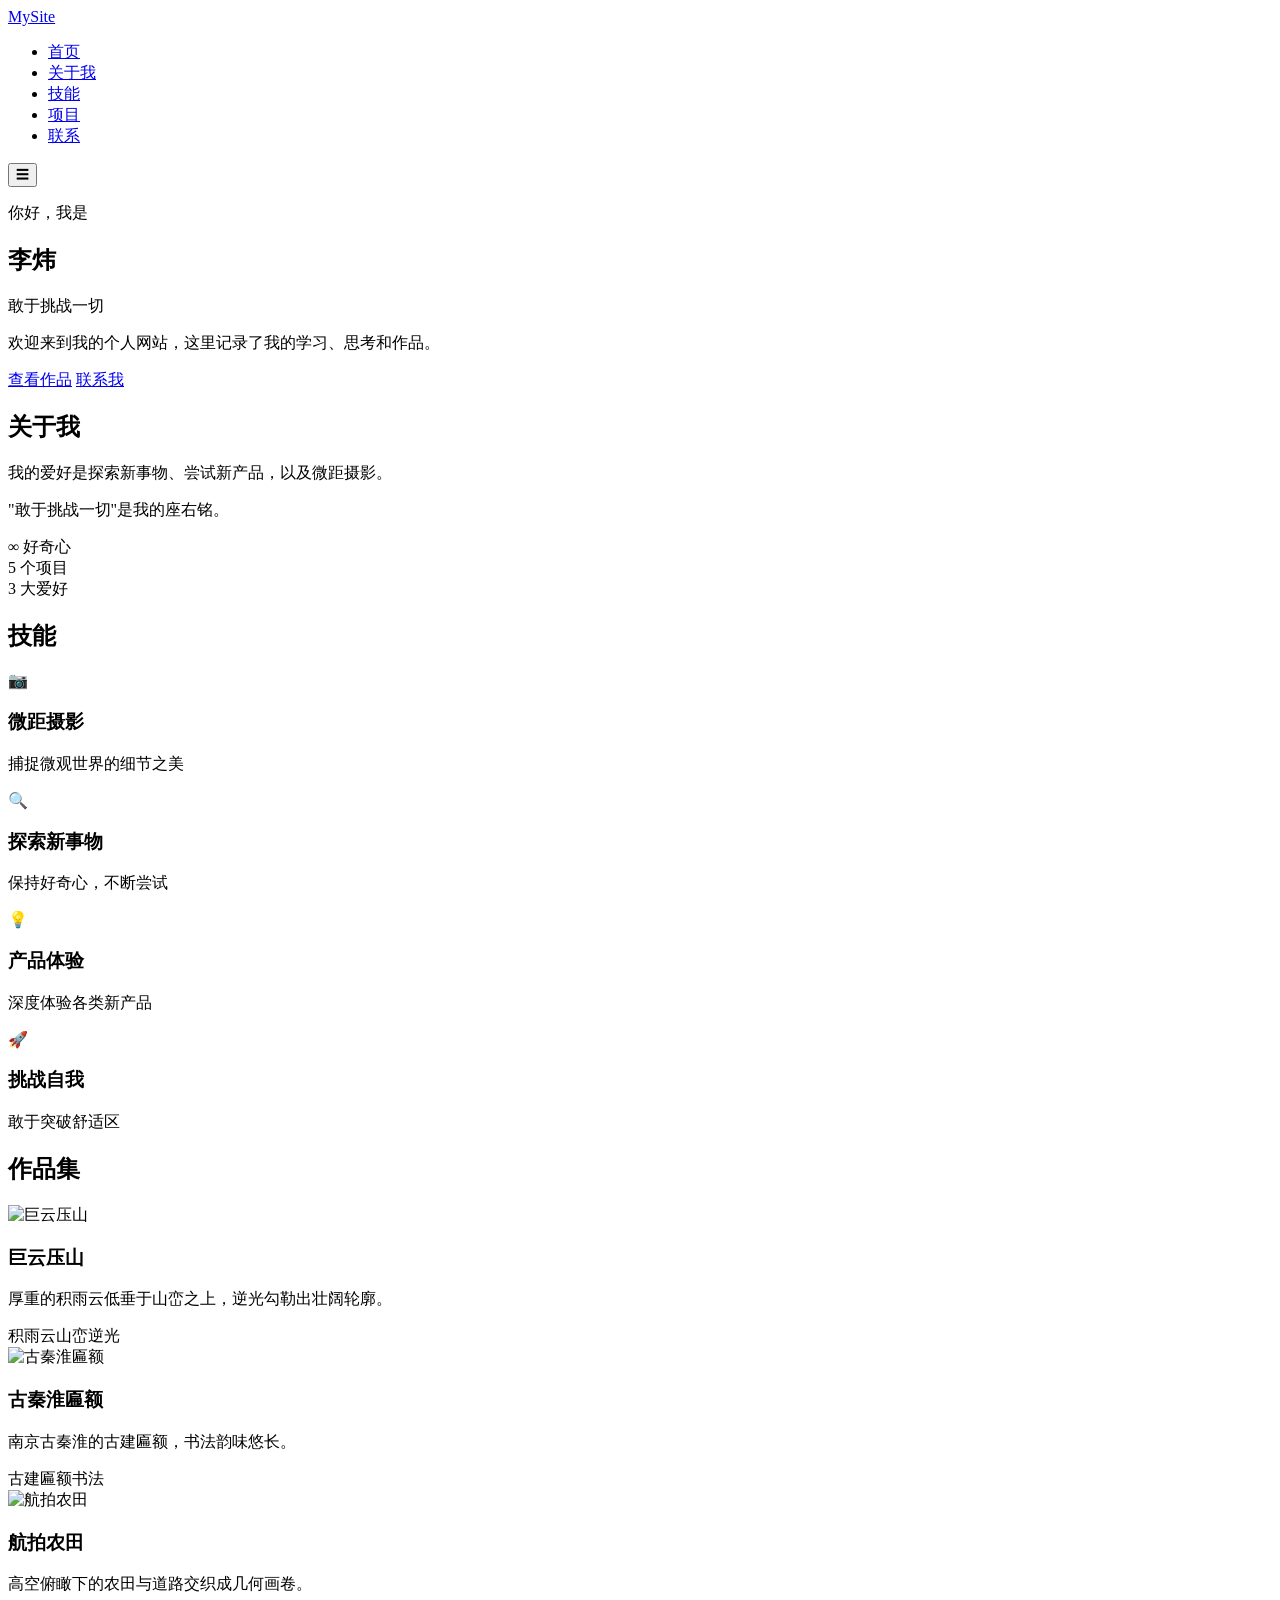
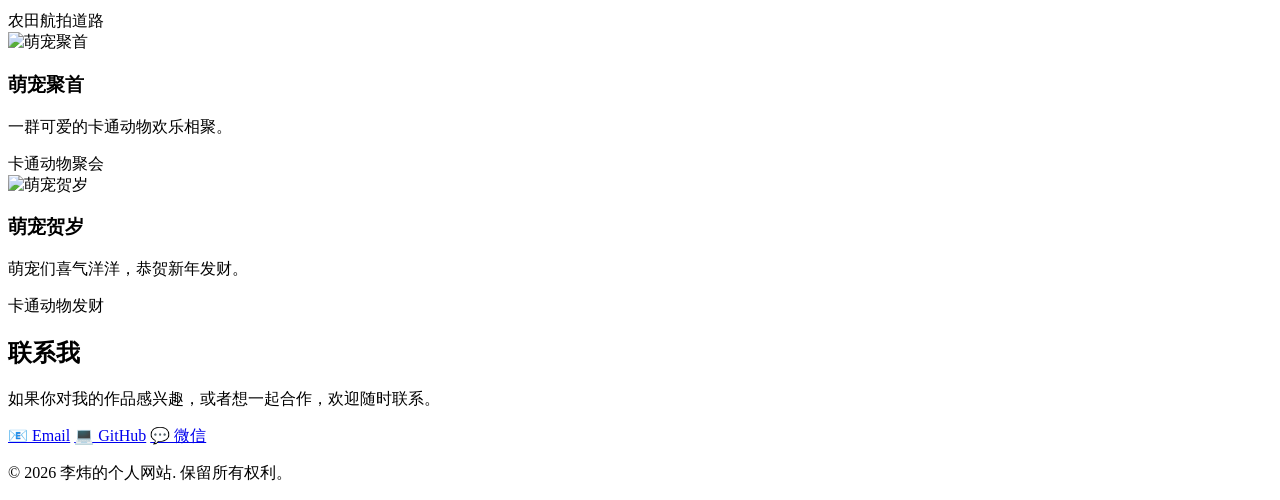
==== index.html @ de1e4120 "Add files via upload" ====
<!DOCTYPE html>
<html lang="zh-CN">
<head>
    <meta charset="UTF-8">
    <meta name="viewport" content="width=device-width, initial-scale=1.0">
    <title>李炜的个人网站</title>
    <link rel="stylesheet" href="css/style.css">
</head>
<body>
    <!-- 导航栏 -->
    <nav class="navbar">
        <div class="container">
            <a href="#" class="logo">MySite</a>
            <ul class="nav-links">
                <li><a href="#home" class="active">首页</a></li>
                <li><a href="#about">关于我</a></li>
                <li><a href="#skills">技能</a></li>
                <li><a href="#projects">项目</a></li>
                <li><a href="#contact">联系</a></li>
            </ul>
            <button class="menu-toggle" aria-label="菜单">☰</button>
        </div>
    </nav>

    <!-- 首页英雄区 -->
    <section id="home" class="hero">
        <div class="container">
            <div class="hero-content">
                <p class="greeting">你好，我是</p>
                <h1>李炜</h1>
                <p class="subtitle">敢于挑战一切</p>
                <p class="description">欢迎来到我的个人网站，这里记录了我的学习、思考和作品。</p>
                <div class="hero-buttons">
                    <a href="#projects" class="btn btn-primary">查看作品</a>
                    <a href="#contact" class="btn btn-outline">联系我</a>
                </div>
            </div>
        </div>
    </section>

    <!-- 关于我 -->
    <section id="about" class="section">
        <div class="container">
            <h2 class="section-title">关于我</h2>
            <div class="about-grid">
                <div class="about-text">
                    <p>我的爱好是探索新事物、尝试新产品，以及微距摄影。</p>
                    <p>"敢于挑战一切"是我的座右铭。</p>
                </div>
                <div class="about-stats">
                    <div class="stat">
                        <span class="stat-number">∞</span>
                        <span class="stat-label">好奇心</span>
                    </div>
                    <div class="stat">
                        <span class="stat-number">5</span>
                        <span class="stat-label">个项目</span>
                    </div>
                    <div class="stat">
                        <span class="stat-number">3</span>
                        <span class="stat-label">大爱好</span>
                    </div>
                </div>
            </div>
        </div>
    </section>

    <!-- 技能 -->
    <section id="skills" class="section section-dark">
        <div class="container">
            <h2 class="section-title">技能</h2>
            <div class="skills-grid">
                <div class="skill-card">
                    <div class="skill-icon">📷</div>
                    <h3>微距摄影</h3>
                    <p>捕捉微观世界的细节之美</p>
                </div>
                <div class="skill-card">
                    <div class="skill-icon">🔍</div>
                    <h3>探索新事物</h3>
                    <p>保持好奇心，不断尝试</p>
                </div>
                <div class="skill-card">
                    <div class="skill-icon">💡</div>
                    <h3>产品体验</h3>
                    <p>深度体验各类新产品</p>
                </div>
                <div class="skill-card">
                    <div class="skill-icon">🚀</div>
                    <h3>挑战自我</h3>
                    <p>敢于突破舒适区</p>
                </div>
            </div>
        </div>
    </section>

    <!-- 项目 -->
    <section id="projects" class="section">
        <div class="container">
            <h2 class="section-title">作品集</h2>
            <div class="projects-grid">
                <div class="project-card">
                    <img src="images/DSC_1093.JPG" alt="巨云压山">
                    <div class="project-info">
                        <h3>巨云压山</h3>
                        <p>厚重的积雨云低垂于山峦之上，逆光勾勒出壮阔轮廓。</p>
                        <div class="project-tags">
                            <span>积雨云</span><span>山峦</span><span>逆光</span>
                        </div>
                    </div>
                </div>
                <div class="project-card">
                    <img src="images/DSC_0947.JPG" alt="古秦淮匾额">
                    <div class="project-info">
                        <h3>古秦淮匾额</h3>
                        <p>南京古秦淮的古建匾额，书法韵味悠长。</p>
                        <div class="project-tags">
                            <span>古建</span><span>匾额</span><span>书法</span>
                        </div>
                    </div>
                </div>
                <div class="project-card">
                    <img src="images/DSC_0913.JPG" alt="航拍农田">
                    <div class="project-info">
                        <h3>航拍农田</h3>
                        <p>高空俯瞰下的农田与道路交织成几何画卷。</p>
                        <div class="project-tags">
                            <span>农田</span><span>航拍</span><span>道路</span>
                        </div>
                    </div>
                </div>
                <div class="project-card">
                    <img src="images/party1.jpg" alt="萌宠聚首">
                    <div class="project-info">
                        <h3>萌宠聚首</h3>
                        <p>一群可爱的卡通动物欢乐相聚。</p>
                        <div class="project-tags">
                            <span>卡通</span><span>动物</span><span>聚会</span>
                        </div>
                    </div>
                </div>
                <div class="project-card">
                    <img src="images/party2.jpg" alt="萌宠贺岁">
                    <div class="project-info">
                        <h3>萌宠贺岁</h3>
                        <p>萌宠们喜气洋洋，恭贺新年发财。</p>
                        <div class="project-tags">
                            <span>卡通</span><span>动物</span><span>发财</span>
                        </div>
                    </div>
                </div>
            </div>
        </div>
    </section>

    <!-- 联系 -->
    <section id="contact" class="section section-dark">
        <div class="container">
            <h2 class="section-title">联系我</h2>
            <div class="contact-content">
                <p>如果你对我的作品感兴趣，或者想一起合作，欢迎随时联系。</p>
                <div class="contact-links">
                    <a href="mailto:your-email@example.com" class="contact-item">📧 Email</a>
                    <a href="https://github.com" target="_blank" class="contact-item">💻 GitHub</a>
                    <a href="#" class="contact-item">💬 微信</a>
                </div>
            </div>
        </div>
    </section>

    <!-- 页脚 -->
    <footer class="footer">
        <div class="container">
            <p>&copy; 2026 李炜的个人网站. 保留所有权利。</p>
        </div>
    </footer>

    <script src="js/script.js"></script>
</body>
</html>
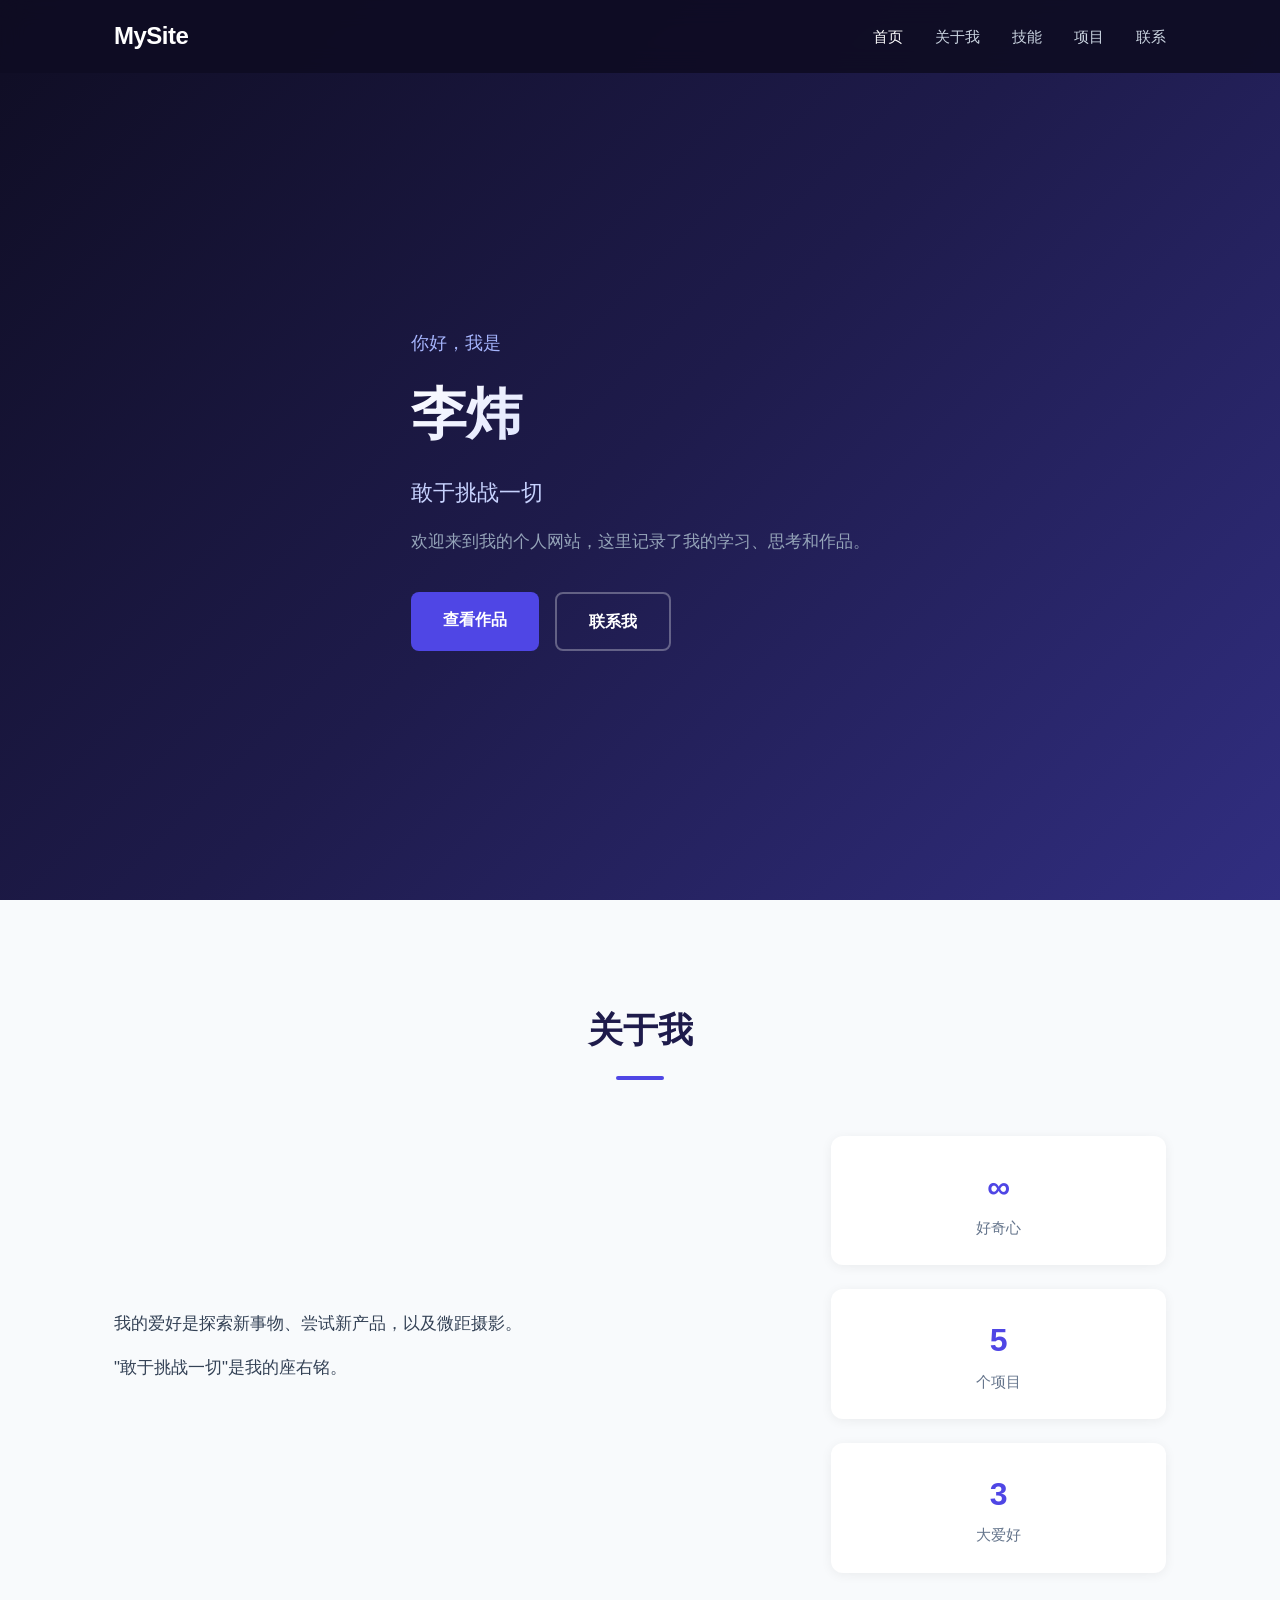
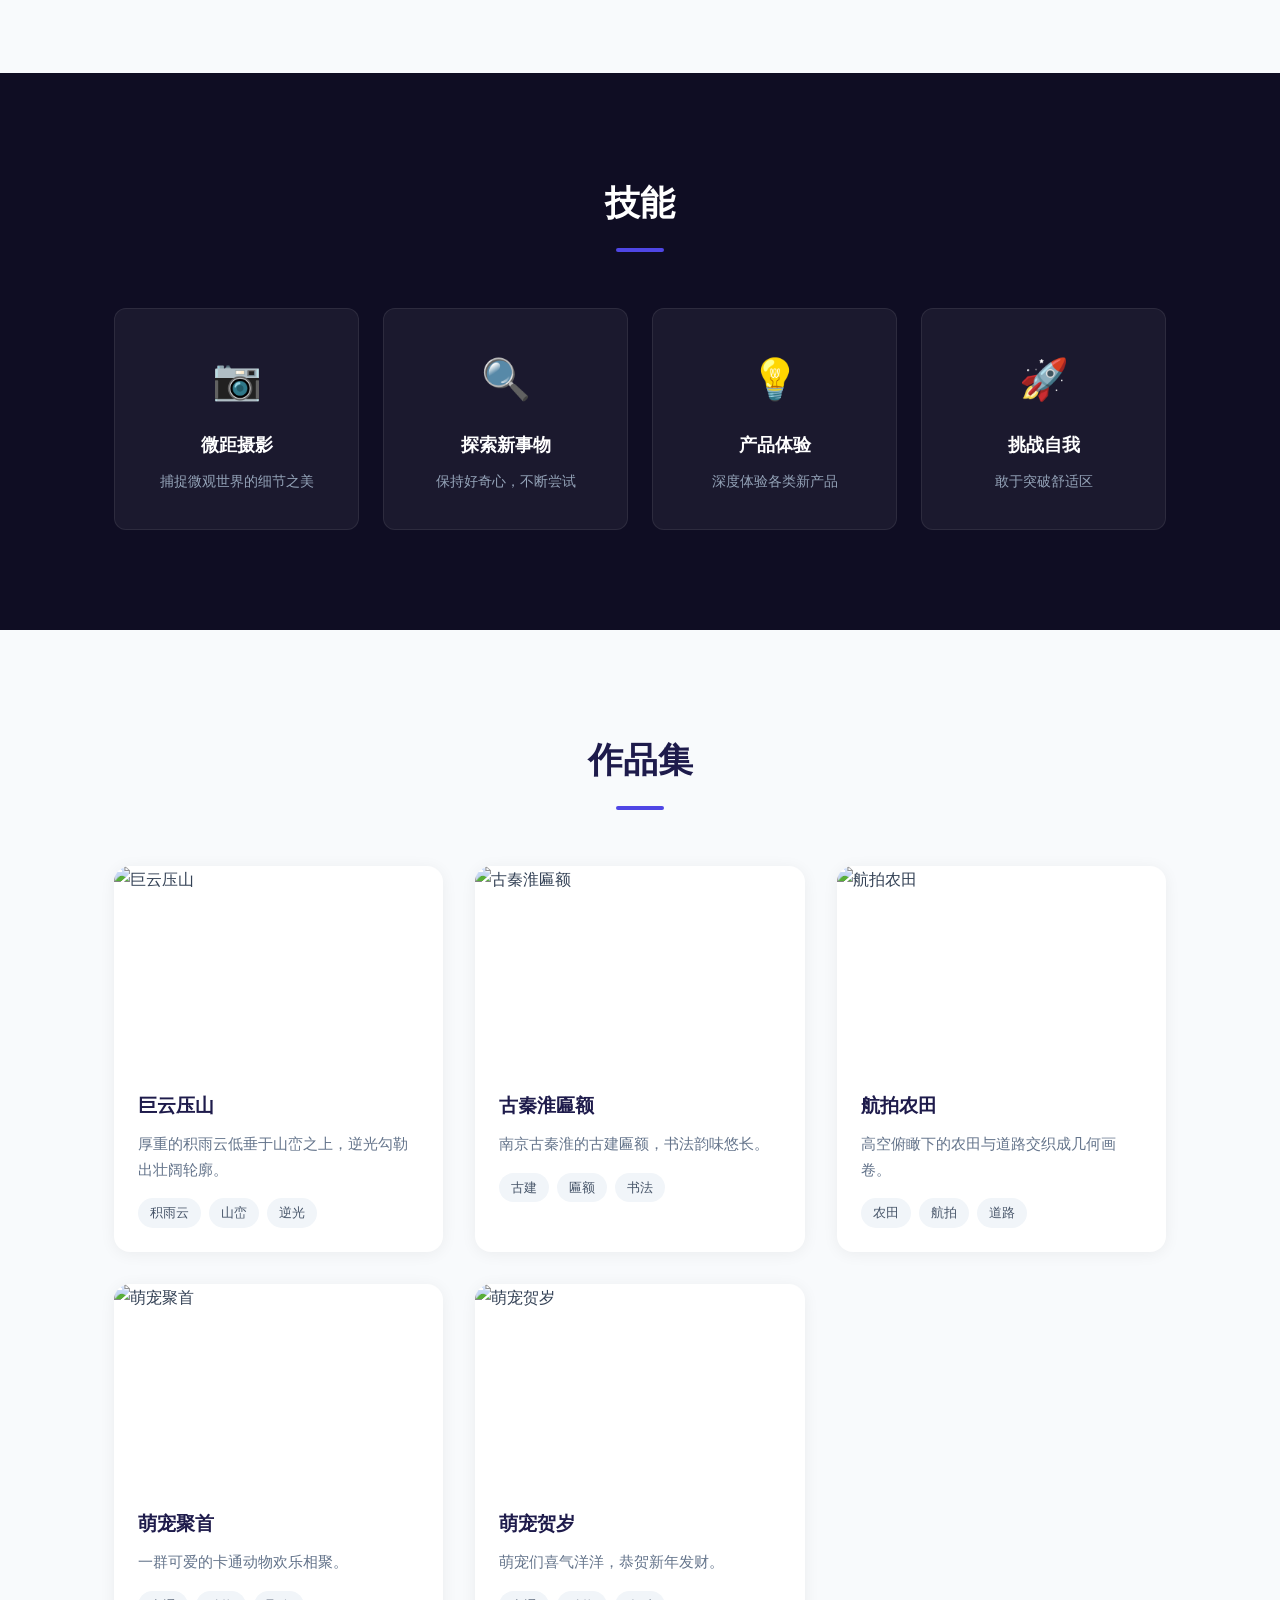
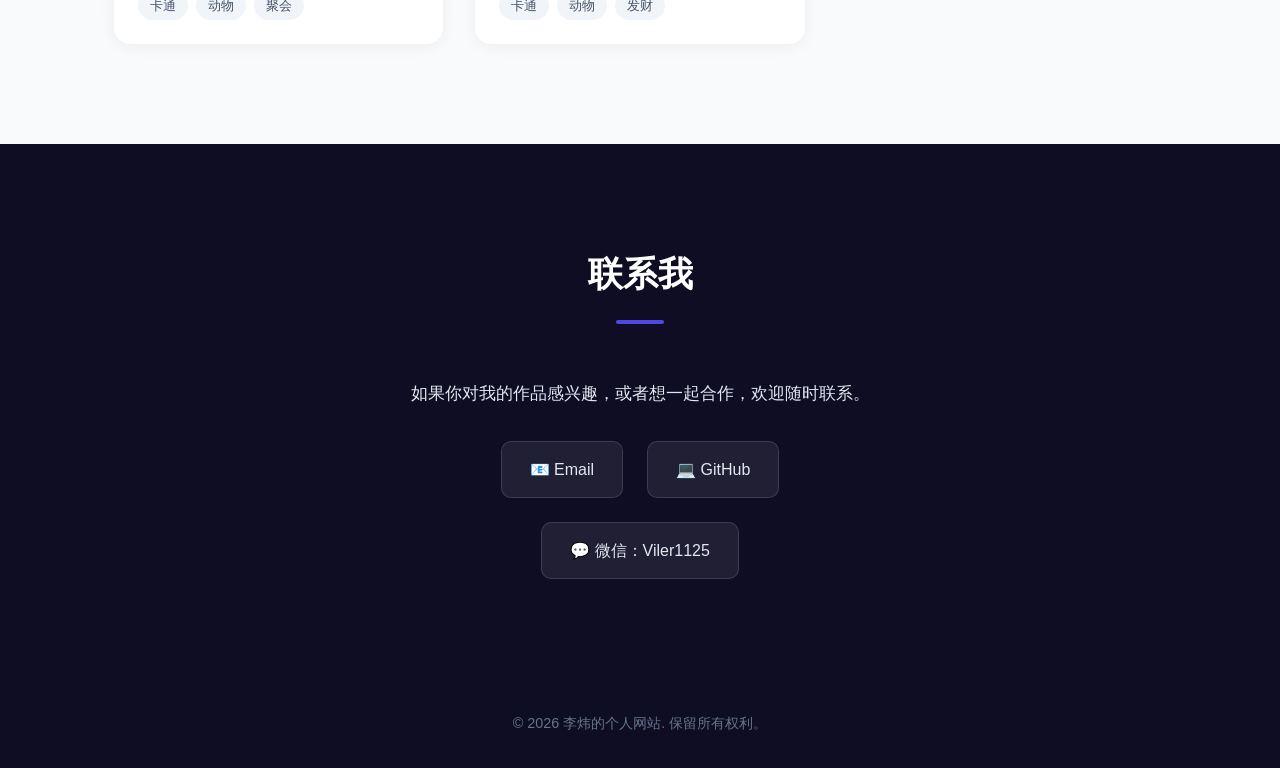
==== commit a03e8a27: "Add files via upload" ====
--- a/index.html
+++ b/index.html
@@ -162,7 +162,7 @@
                 <div class="contact-links">
                     <a href="mailto:your-email@example.com" class="contact-item">📧 Email</a>
                     <a href="https://github.com" target="_blank" class="contact-item">💻 GitHub</a>
-                    <a href="#" class="contact-item">💬 微信</a>
+                    <a href="#" class="contact-item" onclick="navigator.clipboard.writeText('Viler1125');alert('微信号已复制：Viler1125');return false;">💬 微信：Viler1125</a>
                 </div>
             </div>
         </div>
--- a/css/style.css
+++ b/css/style.css
@@ -0,0 +1,426 @@
+/* 基础重置 */
+* {
+    margin: 0;
+    padding: 0;
+    box-sizing: border-box;
+}
+
+:root {
+    --primary: #4f46e5;
+    --primary-hover: #4338ca;
+    --dark: #1e1b4b;
+    --darker: #0f0d23;
+    --light: #f8fafc;
+    --gray: #94a3b8;
+    --card-bg: #ffffff;
+    --transition: 0.3s ease;
+}
+
+html {
+    scroll-behavior: smooth;
+}
+
+body {
+    font-family: -apple-system, BlinkMacSystemFont, "Segoe UI", "PingFang SC", "Microsoft YaHei", sans-serif;
+    line-height: 1.7;
+    color: #334155;
+    background: var(--light);
+}
+
+.container {
+    max-width: 1100px;
+    margin: 0 auto;
+    padding: 0 24px;
+}
+
+/* 导航栏 */
+.navbar {
+    position: fixed;
+    top: 0;
+    left: 0;
+    right: 0;
+    z-index: 1000;
+    background: rgba(15, 13, 35, 0.92);
+    backdrop-filter: blur(12px);
+    padding: 16px 0;
+}
+
+.navbar .container {
+    display: flex;
+    justify-content: space-between;
+    align-items: center;
+}
+
+.logo {
+    font-size: 1.5rem;
+    font-weight: 700;
+    color: #fff;
+    text-decoration: none;
+    letter-spacing: -0.5px;
+}
+
+.nav-links {
+    list-style: none;
+    display: flex;
+    gap: 32px;
+}
+
+.nav-links a {
+    color: #cbd5e1;
+    text-decoration: none;
+    font-size: 0.95rem;
+    transition: color var(--transition);
+    position: relative;
+}
+
+.nav-links a:hover,
+.nav-links a.active {
+    color: #fff;
+}
+
+.menu-toggle {
+    display: none;
+    background: none;
+    border: none;
+    color: #fff;
+    font-size: 1.5rem;
+    cursor: pointer;
+}
+
+/* 英雄区 */
+.hero {
+    min-height: 100vh;
+    display: flex;
+    align-items: center;
+    background: linear-gradient(135deg, var(--darker) 0%, #1e1b4b 50%, #312e81 100%);
+    color: #fff;
+    padding-top: 80px;
+}
+
+.hero-content {
+    max-width: 600px;
+}
+
+.greeting {
+    font-size: 1.1rem;
+    color: #a5b4fc;
+    margin-bottom: 8px;
+}
+
+.hero h1 {
+    font-size: 3.5rem;
+    font-weight: 800;
+    margin-bottom: 12px;
+    letter-spacing: -1px;
+    background: linear-gradient(135deg, #fff, #a5b4fc);
+    -webkit-background-clip: text;
+    -webkit-text-fill-color: transparent;
+    background-clip: text;
+}
+
+.subtitle {
+    font-size: 1.4rem;
+    color: #c7d2fe;
+    margin-bottom: 16px;
+}
+
+.description {
+    color: #94a3b8;
+    font-size: 1.05rem;
+    margin-bottom: 36px;
+}
+
+.hero-buttons {
+    display: flex;
+    gap: 16px;
+    flex-wrap: wrap;
+}
+
+.btn {
+    display: inline-block;
+    padding: 14px 32px;
+    border-radius: 8px;
+    font-size: 1rem;
+    font-weight: 600;
+    text-decoration: none;
+    transition: all var(--transition);
+    cursor: pointer;
+}
+
+.btn-primary {
+    background: var(--primary);
+    color: #fff;
+}
+
+.btn-primary:hover {
+    background: var(--primary-hover);
+    transform: translateY(-2px);
+    box-shadow: 0 8px 25px rgba(79, 70, 229, 0.4);
+}
+
+.btn-outline {
+    border: 2px solid rgba(255, 255, 255, 0.3);
+    color: #fff;
+}
+
+.btn-outline:hover {
+    border-color: #fff;
+    transform: translateY(-2px);
+}
+
+/* 通用区块 */
+.section {
+    padding: 100px 0;
+}
+
+.section-dark {
+    background: #0f0d23;
+    color: #e2e8f0;
+}
+
+.section-dark .section-title {
+    color: #fff;
+}
+
+.section-title {
+    font-size: 2.2rem;
+    font-weight: 700;
+    text-align: center;
+    margin-bottom: 56px;
+    position: relative;
+    color: var(--dark);
+}
+
+.section-title::after {
+    content: '';
+    display: block;
+    width: 48px;
+    height: 4px;
+    background: var(--primary);
+    margin: 16px auto 0;
+    border-radius: 2px;
+}
+
+/* 关于我 */
+.about-grid {
+    display: grid;
+    grid-template-columns: 2fr 1fr;
+    gap: 48px;
+    align-items: center;
+}
+
+.about-text p {
+    margin-bottom: 16px;
+    font-size: 1.05rem;
+}
+
+.about-stats {
+    display: flex;
+    flex-direction: column;
+    gap: 24px;
+}
+
+.stat {
+    text-align: center;
+    padding: 24px;
+    background: #fff;
+    border-radius: 12px;
+    box-shadow: 0 2px 12px rgba(0, 0, 0, 0.06);
+}
+
+.stat-number {
+    display: block;
+    font-size: 2rem;
+    font-weight: 800;
+    color: var(--primary);
+}
+
+.stat-label {
+    color: #64748b;
+    font-size: 0.95rem;
+}
+
+/* 技能 */
+.skills-grid {
+    display: grid;
+    grid-template-columns: repeat(auto-fit, minmax(220px, 1fr));
+    gap: 24px;
+}
+
+.skill-card {
+    background: rgba(255, 255, 255, 0.05);
+    border: 1px solid rgba(255, 255, 255, 0.08);
+    border-radius: 12px;
+    padding: 36px 24px;
+    text-align: center;
+    transition: all var(--transition);
+}
+
+.skill-card:hover {
+    transform: translateY(-6px);
+    background: rgba(255, 255, 255, 0.1);
+    border-color: var(--primary);
+}
+
+.skill-icon {
+    font-size: 2.5rem;
+    margin-bottom: 16px;
+}
+
+.skill-card h3 {
+    font-size: 1.15rem;
+    margin-bottom: 8px;
+    color: #fff;
+}
+
+.skill-card p {
+    color: #94a3b8;
+    font-size: 0.9rem;
+}
+
+/* 项目 */
+.projects-grid {
+    display: grid;
+    grid-template-columns: repeat(auto-fit, minmax(300px, 1fr));
+    gap: 32px;
+}
+
+.project-card {
+    background: #fff;
+    border-radius: 16px;
+    overflow: hidden;
+    box-shadow: 0 2px 16px rgba(0, 0, 0, 0.06);
+    transition: all var(--transition);
+}
+
+.project-card:hover {
+    transform: translateY(-6px);
+    box-shadow: 0 12px 32px rgba(0, 0, 0, 0.1);
+}
+
+.project-card img {
+    width: 100%;
+    height: 200px;
+    object-fit: cover;
+    display: block;
+}
+
+.project-info {
+    padding: 24px;
+}
+
+.project-info h3 {
+    font-size: 1.2rem;
+    margin-bottom: 8px;
+    color: var(--dark);
+}
+
+.project-info p {
+    color: #64748b;
+    font-size: 0.95rem;
+    margin-bottom: 16px;
+}
+
+.project-tags {
+    display: flex;
+    gap: 8px;
+    flex-wrap: wrap;
+}
+
+.project-tags span {
+    background: #f1f5f9;
+    color: #475569;
+    padding: 4px 12px;
+    border-radius: 20px;
+    font-size: 0.8rem;
+    font-weight: 500;
+}
+
+/* 联系 */
+.contact-content {
+    text-align: center;
+    max-width: 500px;
+    margin: 0 auto;
+}
+
+.contact-content p {
+    margin-bottom: 32px;
+    font-size: 1.05rem;
+}
+
+.contact-links {
+    display: flex;
+    justify-content: center;
+    gap: 24px;
+    flex-wrap: wrap;
+}
+
+.contact-item {
+    display: inline-block;
+    padding: 14px 28px;
+    background: rgba(255, 255, 255, 0.08);
+    border: 1px solid rgba(255, 255, 255, 0.12);
+    border-radius: 10px;
+    color: #e2e8f0;
+    text-decoration: none;
+    transition: all var(--transition);
+}
+
+.contact-item:hover {
+    background: var(--primary);
+    border-color: var(--primary);
+    color: #fff;
+    transform: translateY(-3px);
+}
+
+/* 页脚 */
+.footer {
+    background: var(--darker);
+    color: #64748b;
+    text-align: center;
+    padding: 32px 0;
+    font-size: 0.9rem;
+}
+
+/* 响应式 */
+@media (max-width: 768px) {
+    .nav-links {
+        display: none;
+        position: absolute;
+        top: 100%;
+        left: 0;
+        right: 0;
+        flex-direction: column;
+        background: rgba(15, 13, 35, 0.98);
+        padding: 20px 24px;
+        gap: 16px;
+    }
+
+    .nav-links.show {
+        display: flex;
+    }
+
+    .menu-toggle {
+        display: block;
+    }
+
+    .hero h1 {
+        font-size: 2.5rem;
+    }
+
+    .subtitle {
+        font-size: 1.1rem;
+    }
+
+    .about-grid {
+        grid-template-columns: 1fr;
+    }
+
+    .section {
+        padding: 64px 0;
+    }
+
+    .section-title {
+        font-size: 1.8rem;
+    }
+}
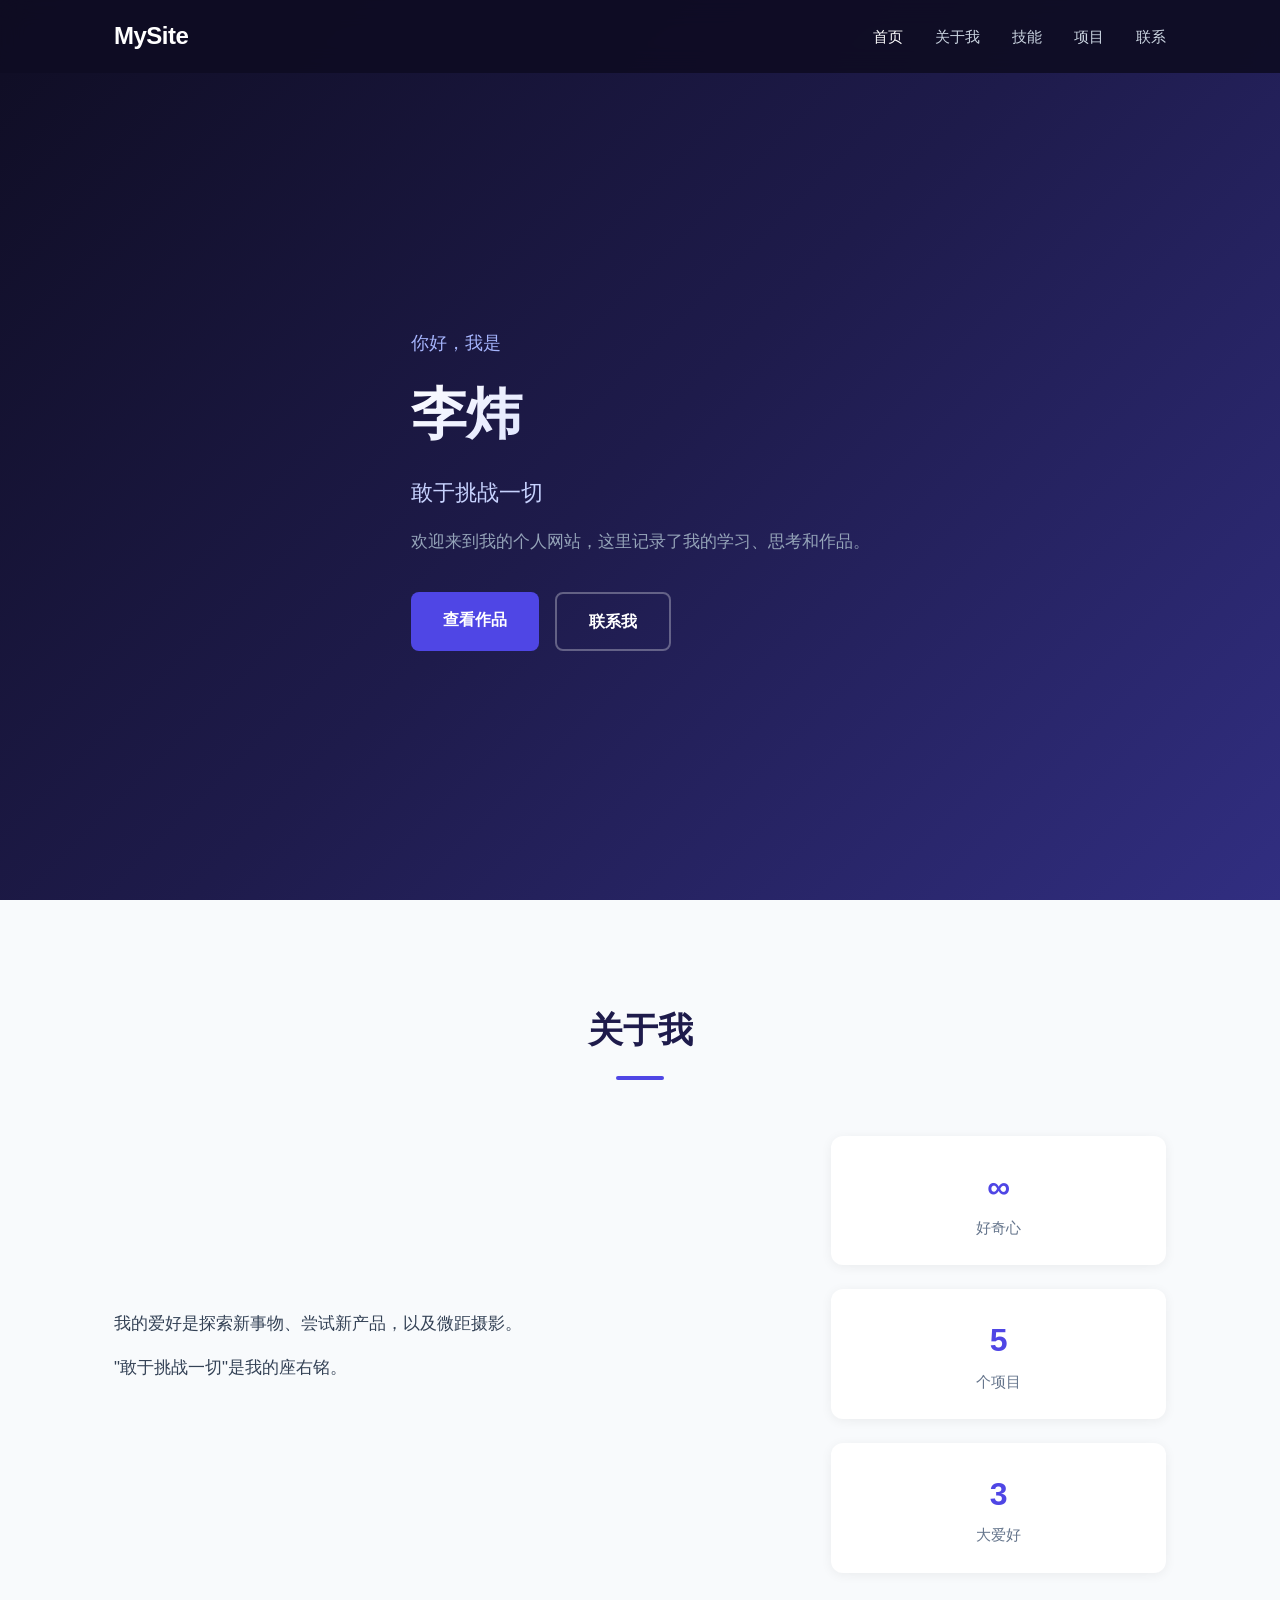
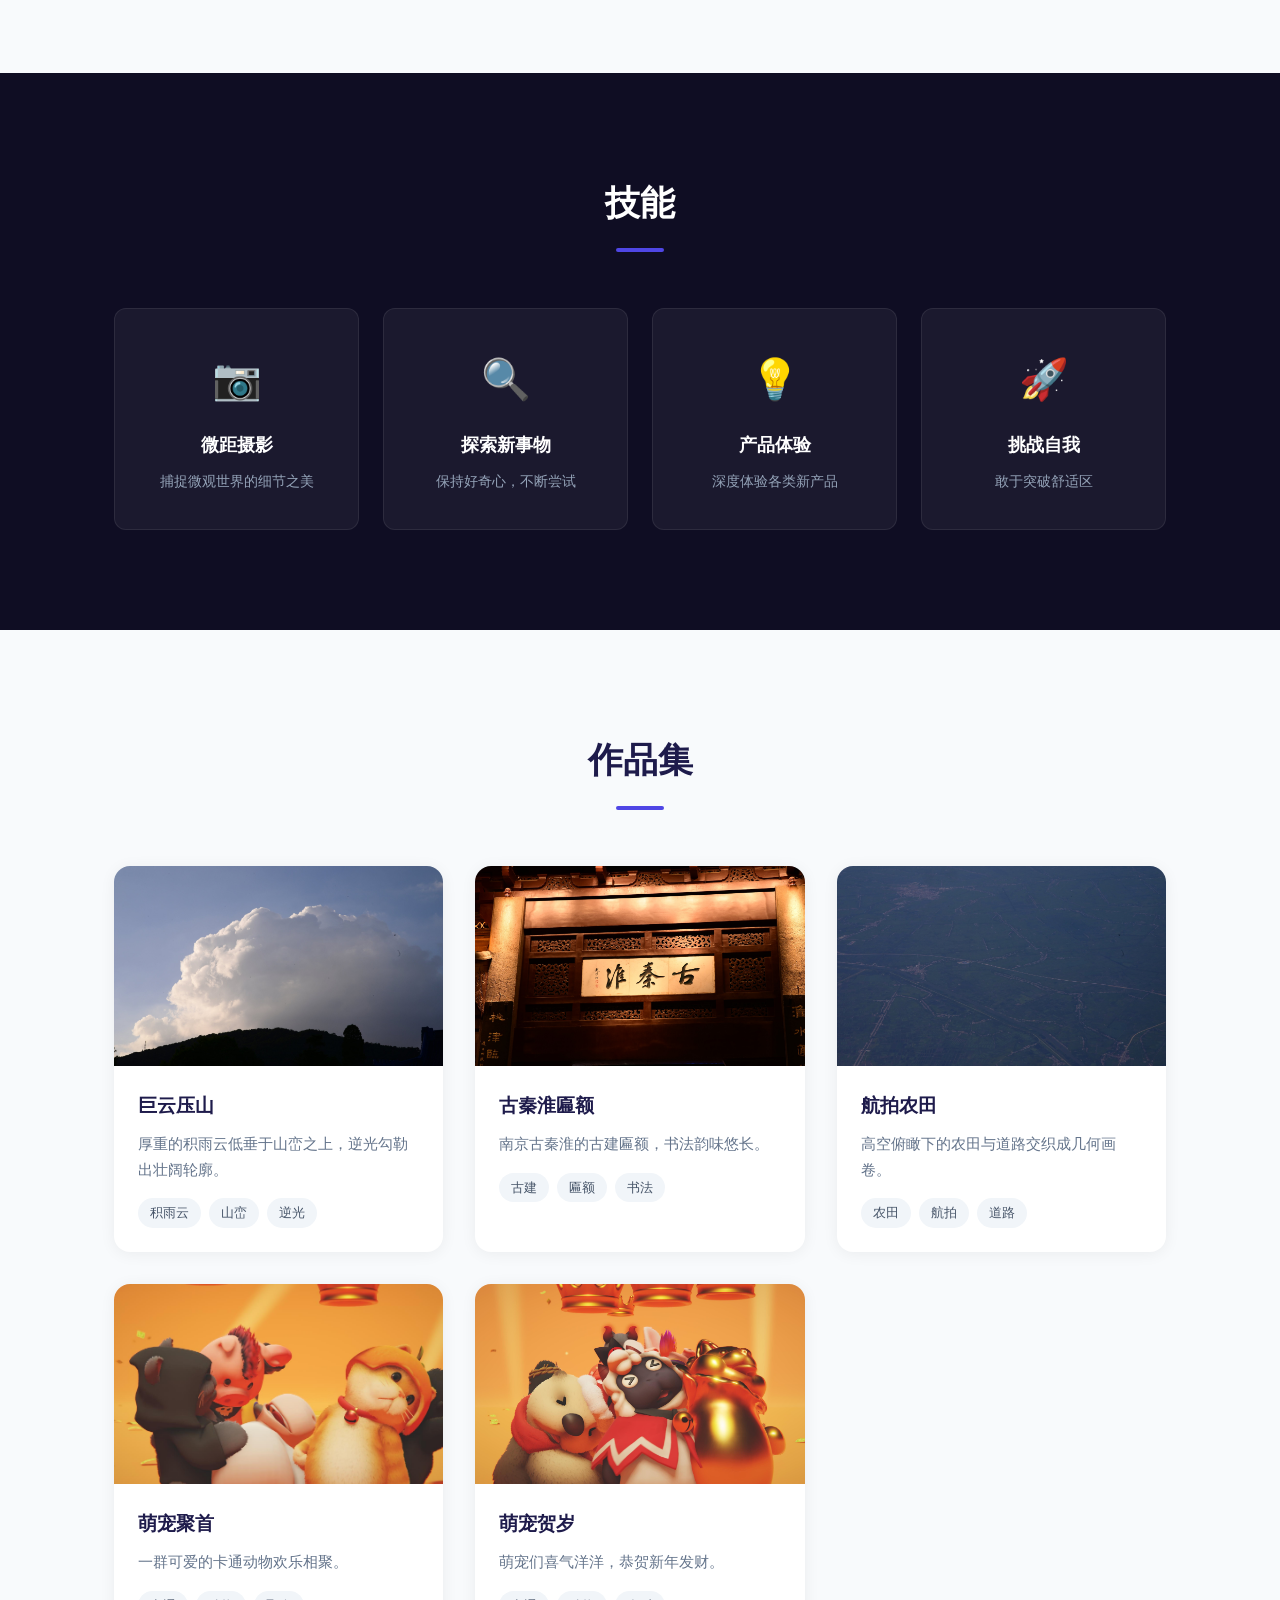
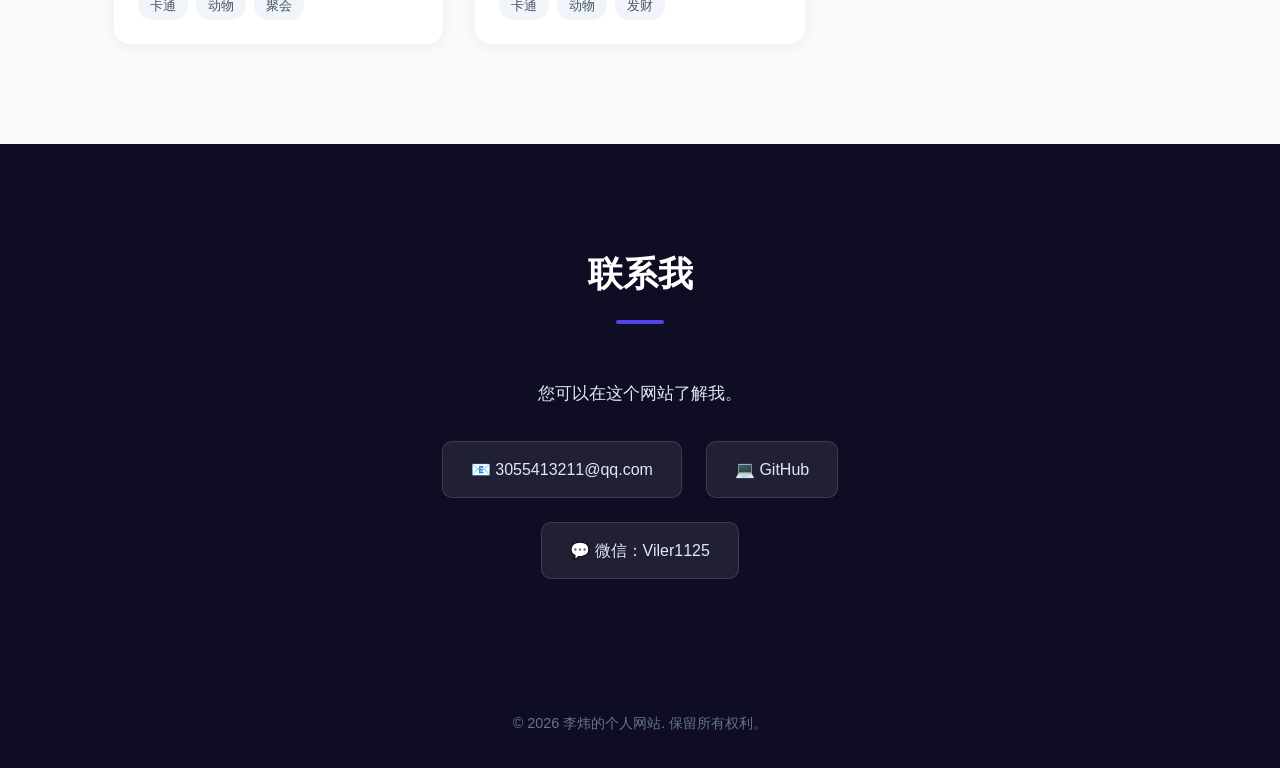
==== commit 31b3a631: "Add files via upload" ====
--- a/index.html
+++ b/index.html
@@ -158,9 +158,9 @@
         <div class="container">
             <h2 class="section-title">联系我</h2>
             <div class="contact-content">
-                <p>如果你对我的作品感兴趣，或者想一起合作，欢迎随时联系。</p>
+                <p>您可以在这个网站了解我。</p>
                 <div class="contact-links">
-                    <a href="mailto:your-email@example.com" class="contact-item">📧 Email</a>
+                    <a href="mailto:3055413211@qq.com" class="contact-item">📧 3055413211@qq.com</a>
                     <a href="https://github.com" target="_blank" class="contact-item">💻 GitHub</a>
                     <a href="#" class="contact-item" onclick="navigator.clipboard.writeText('Viler1125');alert('微信号已复制：Viler1125');return false;">💬 微信：Viler1125</a>
                 </div>
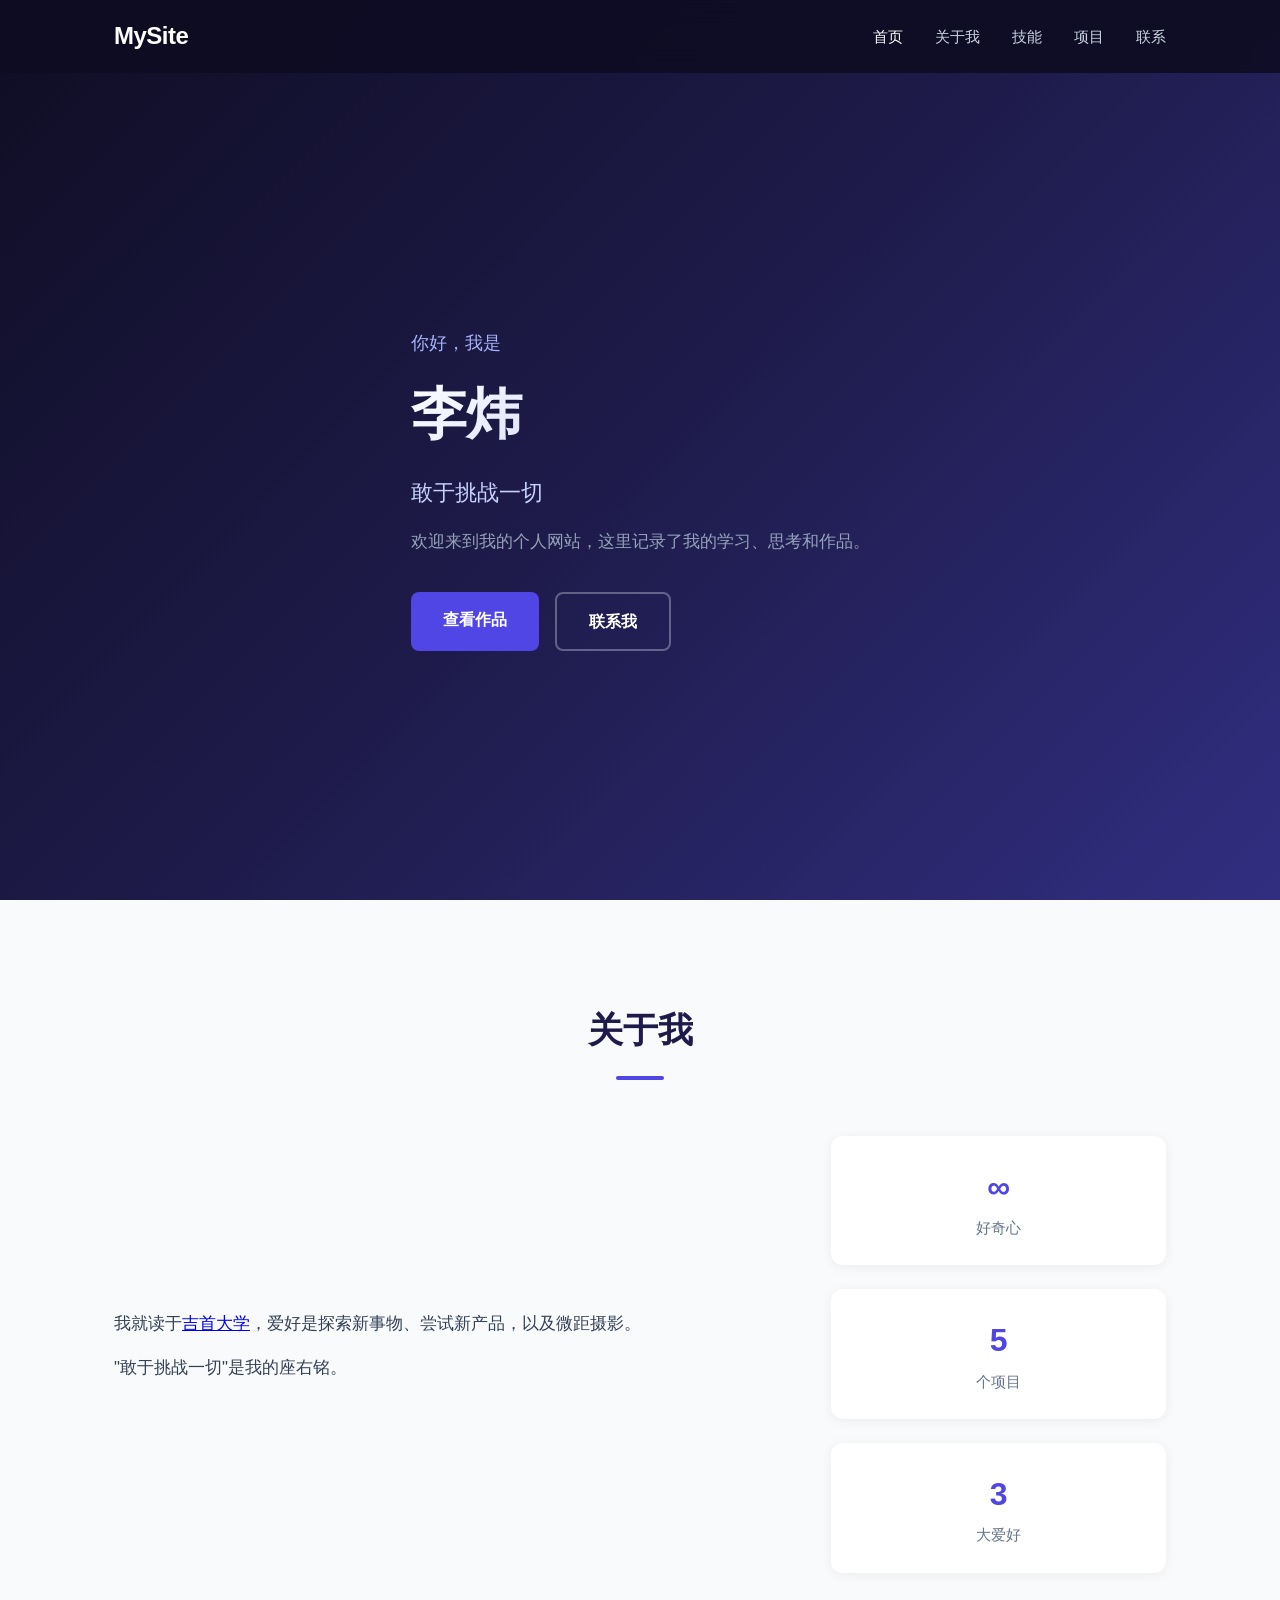
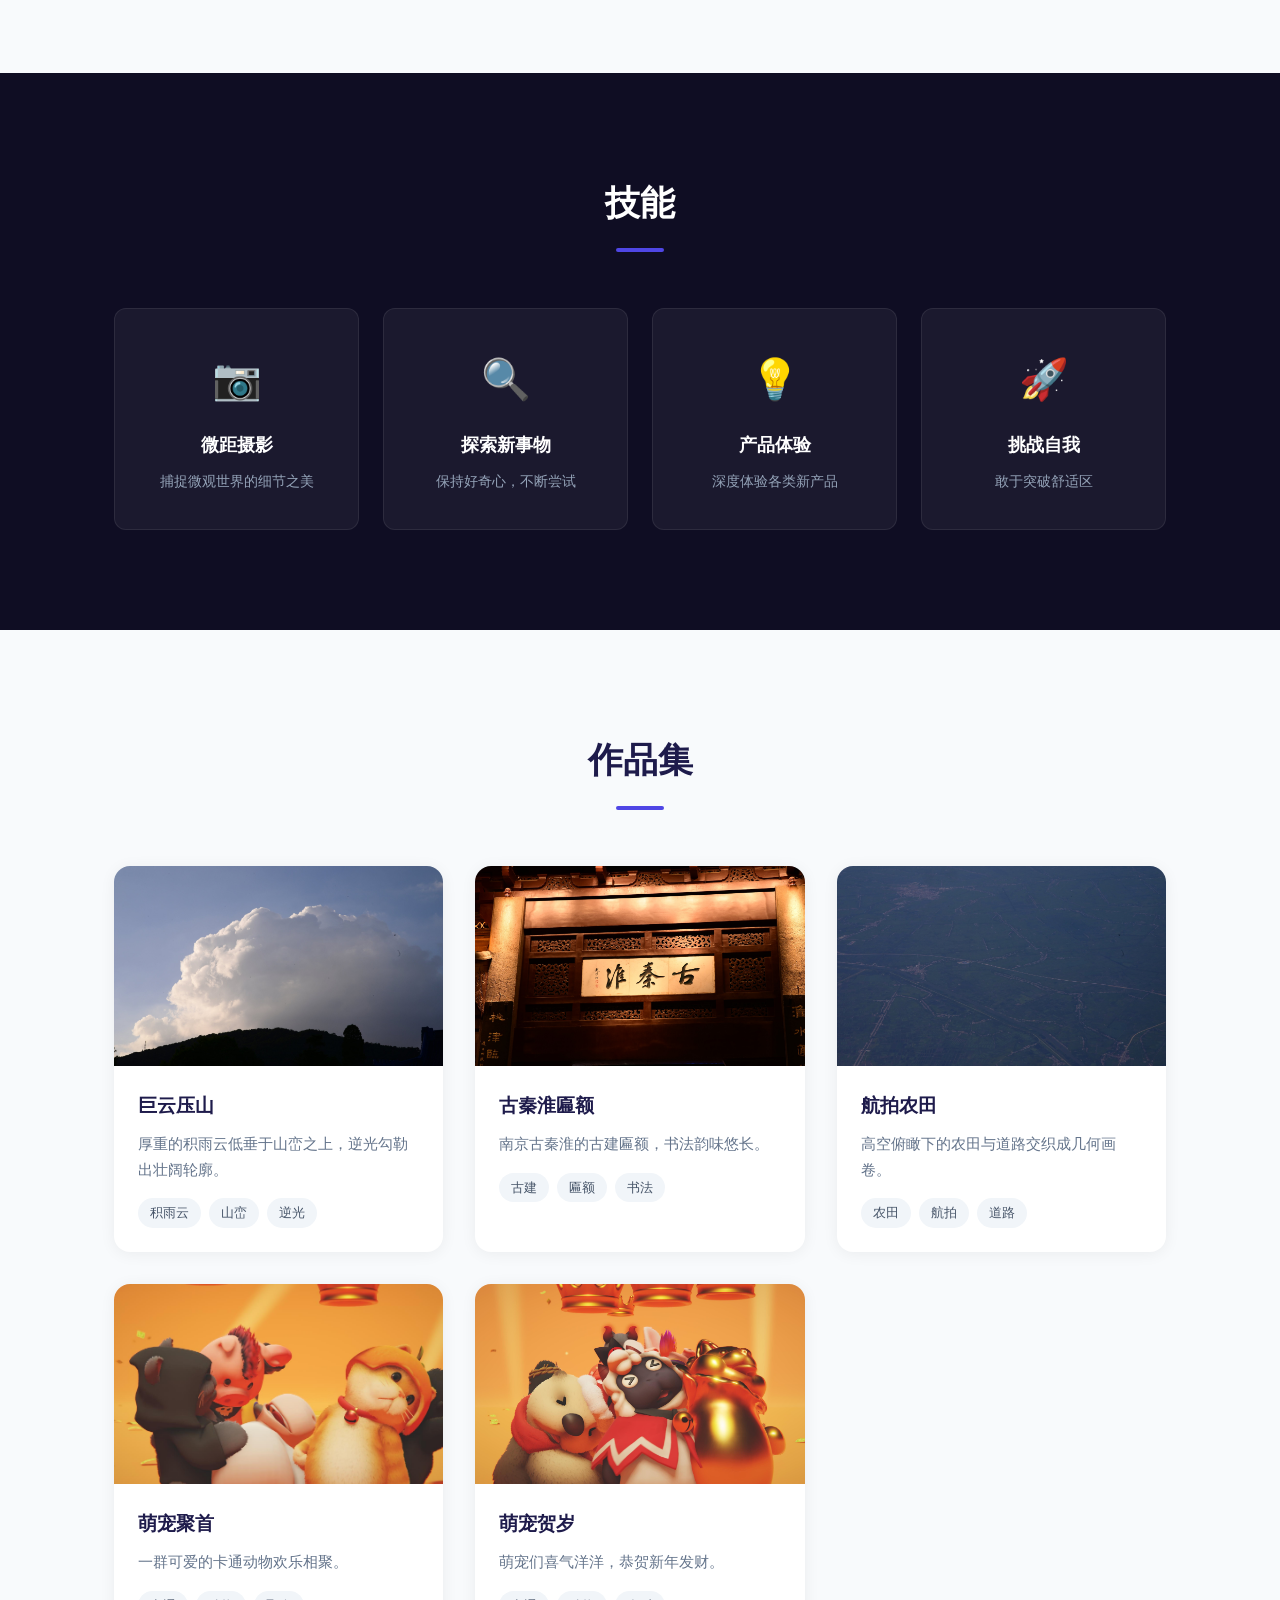
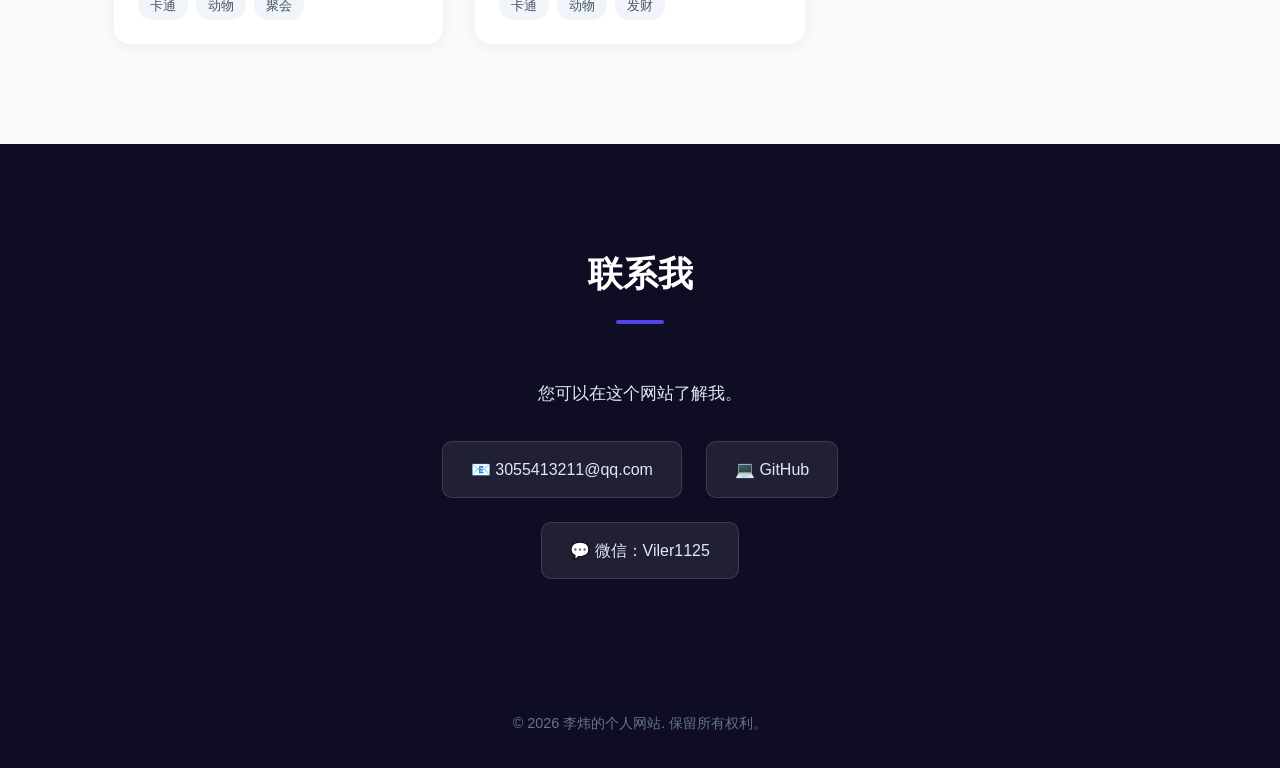
==== commit 72b8ab71: "Add files via upload" ====
--- a/index.html
+++ b/index.html
@@ -44,7 +44,7 @@
             <h2 class="section-title">关于我</h2>
             <div class="about-grid">
                 <div class="about-text">
-                    <p>我的爱好是探索新事物、尝试新产品，以及微距摄影。</p>
+                    <p>我就读于<a href="https://www.jsu.edu.cn" target="_blank">吉首大学</a>，爱好是探索新事物、尝试新产品，以及微距摄影。</p>
                     <p>"敢于挑战一切"是我的座右铭。</p>
                 </div>
                 <div class="about-stats">
@@ -70,22 +70,22 @@
         <div class="container">
             <h2 class="section-title">技能</h2>
             <div class="skills-grid">
-                <div class="skill-card">
+                <div class="skill-card" onclick="location.href='#projects'" style="cursor:pointer">
                     <div class="skill-icon">📷</div>
                     <h3>微距摄影</h3>
                     <p>捕捉微观世界的细节之美</p>
                 </div>
-                <div class="skill-card">
+                <div class="skill-card" onclick="location.href='#projects'" style="cursor:pointer">
                     <div class="skill-icon">🔍</div>
                     <h3>探索新事物</h3>
                     <p>保持好奇心，不断尝试</p>
                 </div>
-                <div class="skill-card">
+                <div class="skill-card" onclick="location.href='#projects'" style="cursor:pointer">
                     <div class="skill-icon">💡</div>
                     <h3>产品体验</h3>
                     <p>深度体验各类新产品</p>
                 </div>
-                <div class="skill-card">
+                <div class="skill-card" onclick="location.href='#projects'" style="cursor:pointer">
                     <div class="skill-icon">🚀</div>
                     <h3>挑战自我</h3>
                     <p>敢于突破舒适区</p>
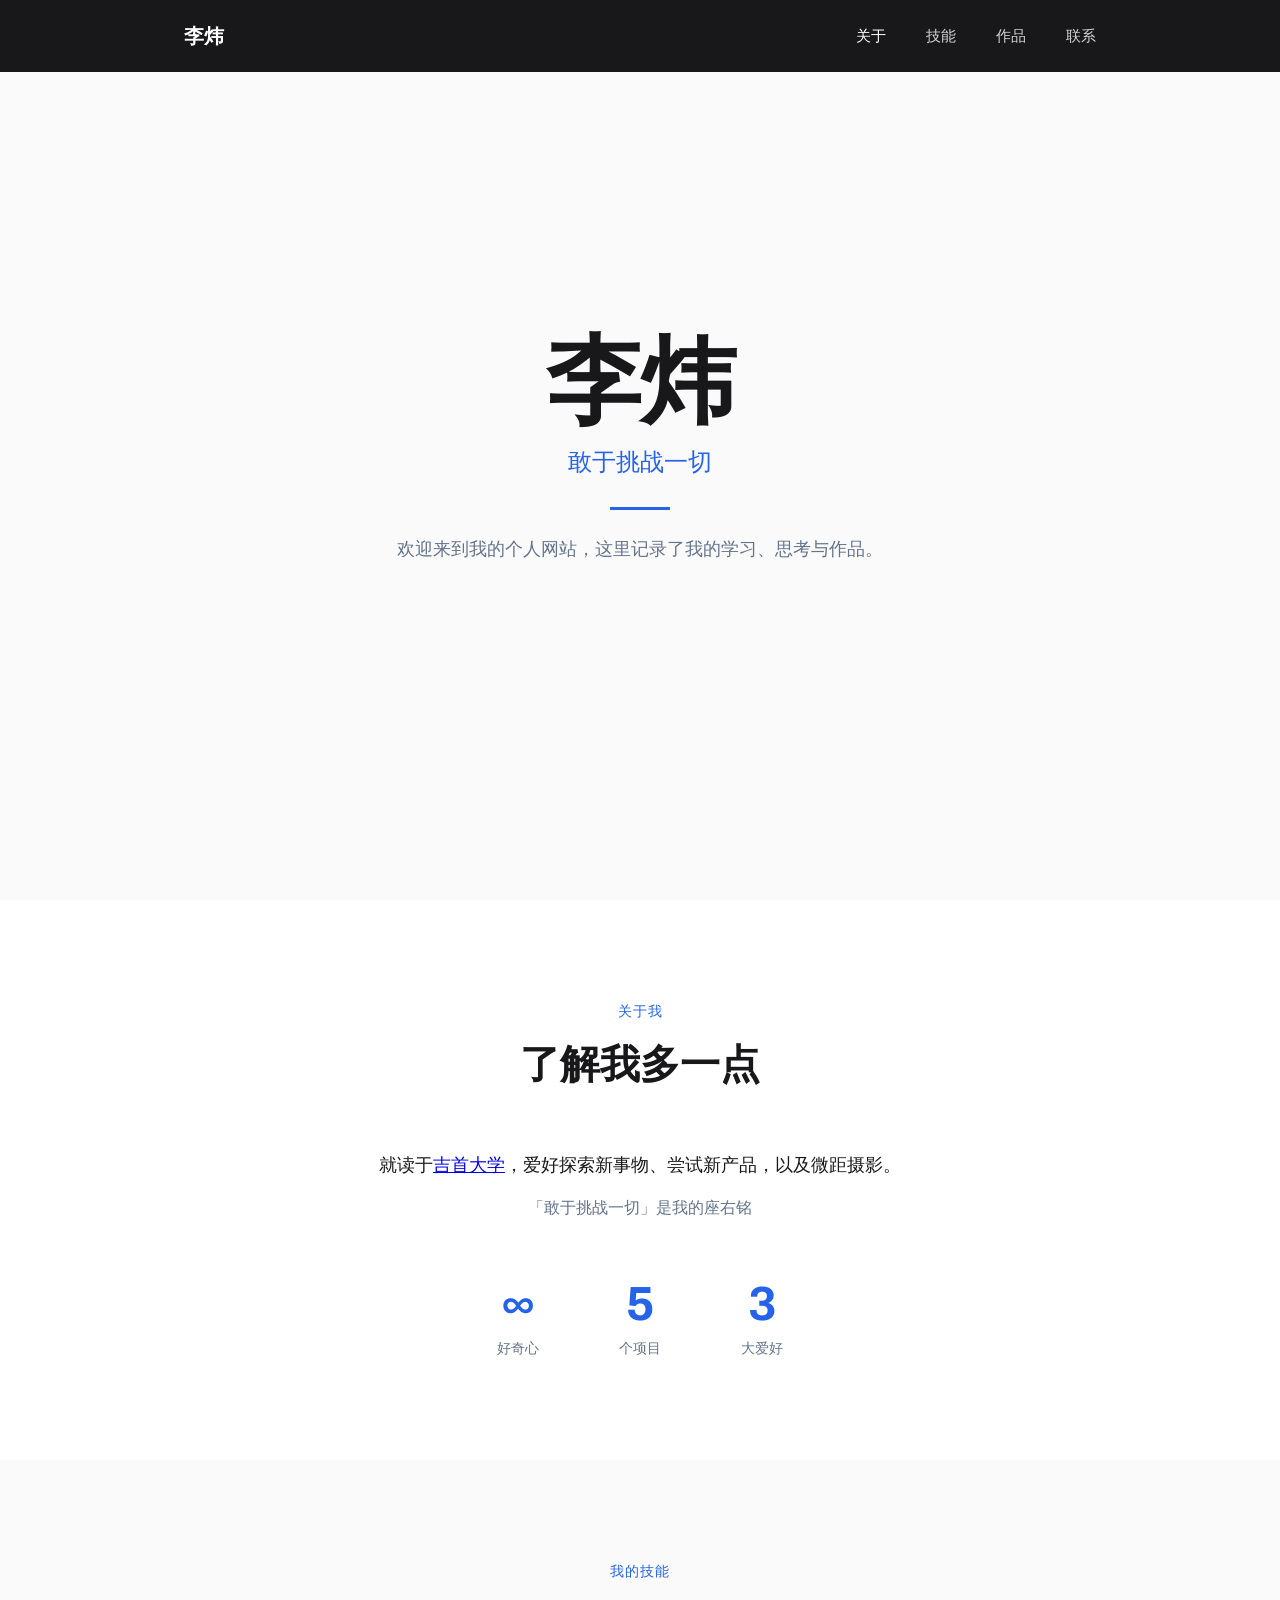
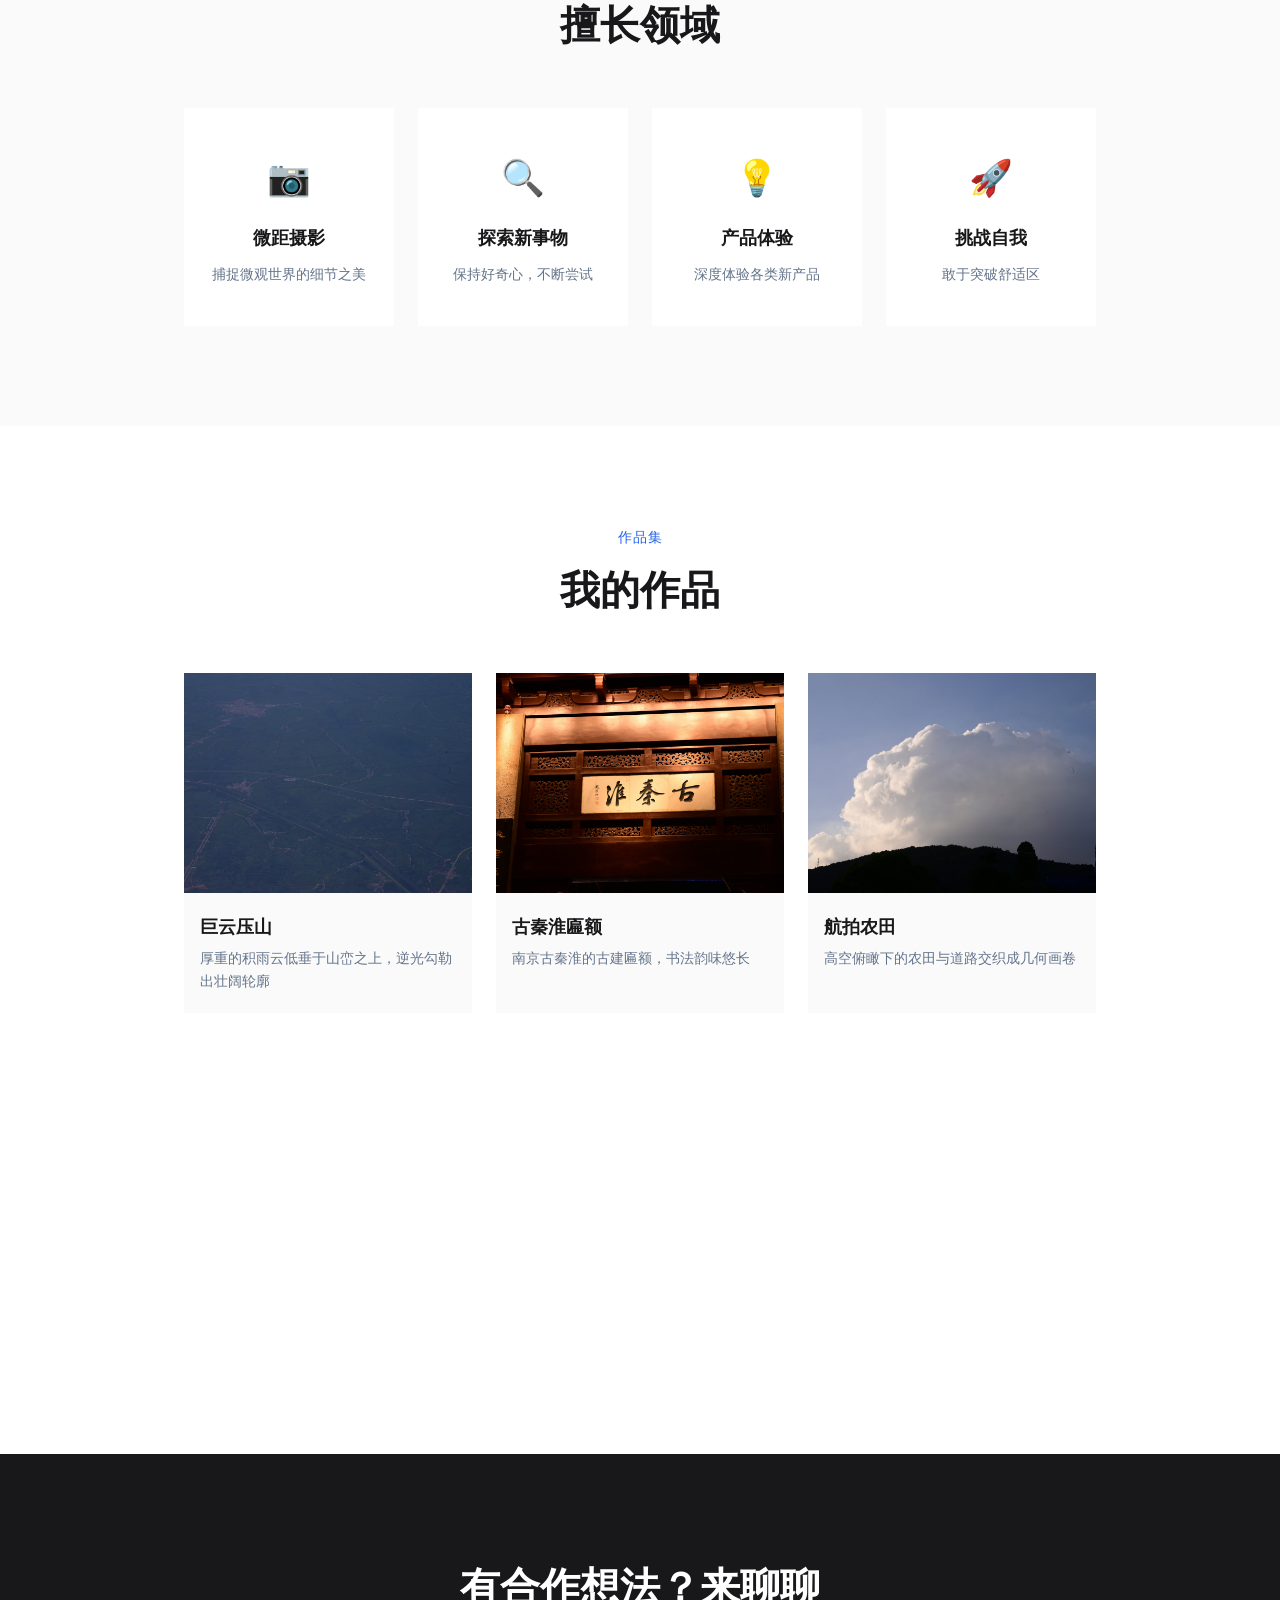
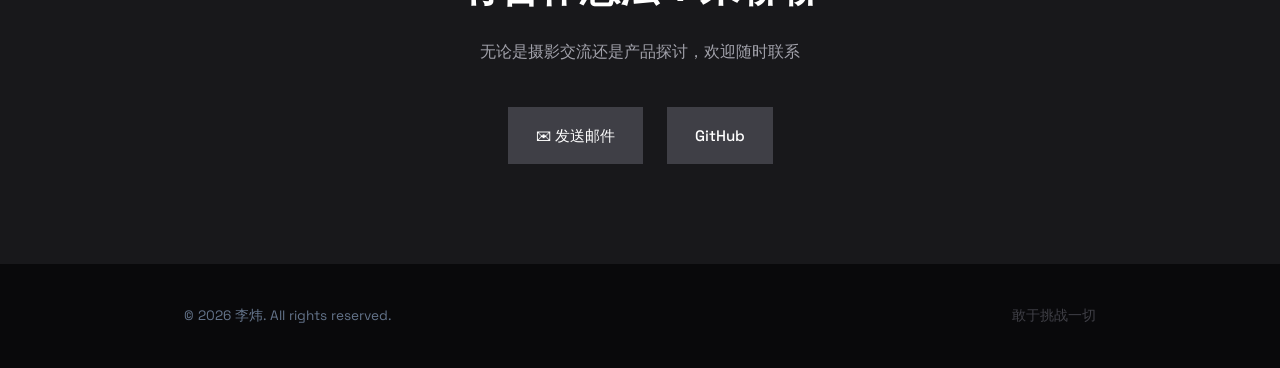
==== commit 9e2ee26a: "Add files via upload" ====
--- a/index.html
+++ b/index.html
@@ -3,90 +3,87 @@
 <head>
     <meta charset="UTF-8">
     <meta name="viewport" content="width=device-width, initial-scale=1.0">
-    <title>李炜的个人网站</title>
+    <meta name="description" content="李炜的个人网站 — 摄影、探索与创作。记录我的学习、思考与作品。">
+    <title>李炜 | 个人网站</title>
+    <link rel="preconnect" href="https://fonts.googleapis.com">
+    <link rel="preconnect" href="https://fonts.gstatic.com" crossorigin>
+    <link href="https://fonts.googleapis.com/css2?family=Archivo:wght@700&family=Space+Grotesk:wght@400;500&display=swap" rel="stylesheet">
     <link rel="stylesheet" href="css/style.css">
 </head>
 <body>
     <!-- 导航栏 -->
     <nav class="navbar">
         <div class="container">
-            <a href="#" class="logo">MySite</a>
+            <a href="#" class="logo">李炜</a>
             <ul class="nav-links">
-                <li><a href="#home" class="active">首页</a></li>
-                <li><a href="#about">关于我</a></li>
+                <li><a href="#about" class="active">关于</a></li>
                 <li><a href="#skills">技能</a></li>
-                <li><a href="#projects">项目</a></li>
+                <li><a href="#works">作品</a></li>
                 <li><a href="#contact">联系</a></li>
             </ul>
             <button class="menu-toggle" aria-label="菜单">☰</button>
         </div>
     </nav>
 
-    <!-- 首页英雄区 -->
-    <section id="home" class="hero">
-        <div class="container">
-            <div class="hero-content">
-                <p class="greeting">你好，我是</p>
-                <h1>李炜</h1>
-                <p class="subtitle">敢于挑战一切</p>
-                <p class="description">欢迎来到我的个人网站，这里记录了我的学习、思考和作品。</p>
-                <div class="hero-buttons">
-                    <a href="#projects" class="btn btn-primary">查看作品</a>
-                    <a href="#contact" class="btn btn-outline">联系我</a>
-                </div>
-            </div>
+    <!-- Hero 首屏 -->
+    <section class="hero">
+        <div class="hero-content">
+            <h1>李炜</h1>
+            <p class="tagline">敢于挑战一切</p>
+            <div class="divider"></div>
+            <p class="description">欢迎来到我的个人网站，这里记录了我的学习、思考与作品。</p>
         </div>
     </section>
 
     <!-- 关于我 -->
-    <section id="about" class="section">
+    <section id="about" class="section about-section">
         <div class="container">
-            <h2 class="section-title">关于我</h2>
-            <div class="about-grid">
-                <div class="about-text">
-                    <p>我就读于<a href="https://www.jsu.edu.cn" target="_blank">吉首大学</a>，爱好是探索新事物、尝试新产品，以及微距摄影。</p>
-                    <p>"敢于挑战一切"是我的座右铭。</p>
+            <p class="section-label">关于我</p>
+            <h2 class="section-title">了解我多一点</h2>
+            <div class="about-text">
+                <p>就读于<a href="https://www.jsu.edu.cn" target="_blank" rel="noopener">吉首大学</a>，爱好探索新事物、尝试新产品，以及微距摄影。</p>
+                <p class="quote">「敢于挑战一切」是我的座右铭</p>
+            </div>
+            <div class="about-stats">
+                <div class="stat">
+                    <span class="stat-number">∞</span>
+                    <span class="stat-label">好奇心</span>
                 </div>
-                <div class="about-stats">
-                    <div class="stat">
-                        <span class="stat-number">∞</span>
-                        <span class="stat-label">好奇心</span>
-                    </div>
-                    <div class="stat">
-                        <span class="stat-number">5</span>
-                        <span class="stat-label">个项目</span>
-                    </div>
-                    <div class="stat">
-                        <span class="stat-number">3</span>
-                        <span class="stat-label">大爱好</span>
-                    </div>
+                <div class="stat">
+                    <span class="stat-number">5</span>
+                    <span class="stat-label">个项目</span>
+                </div>
+                <div class="stat">
+                    <span class="stat-number">3</span>
+                    <span class="stat-label">大爱好</span>
                 </div>
             </div>
         </div>
     </section>
 
     <!-- 技能 -->
-    <section id="skills" class="section section-dark">
+    <section id="skills" class="section" style="background: var(--bg);">
         <div class="container">
-            <h2 class="section-title">技能</h2>
+            <p class="section-label">我的技能</p>
+            <h2 class="section-title">擅长领域</h2>
             <div class="skills-grid">
-                <div class="skill-card" onclick="location.href='#projects'" style="cursor:pointer">
-                    <div class="skill-icon">📷</div>
+                <div class="skill-card">
+                    <span class="skill-icon">📷</span>
                     <h3>微距摄影</h3>
                     <p>捕捉微观世界的细节之美</p>
                 </div>
-                <div class="skill-card" onclick="location.href='#projects'" style="cursor:pointer">
-                    <div class="skill-icon">🔍</div>
+                <div class="skill-card">
+                    <span class="skill-icon">🔍</span>
                     <h3>探索新事物</h3>
                     <p>保持好奇心，不断尝试</p>
                 </div>
-                <div class="skill-card" onclick="location.href='#projects'" style="cursor:pointer">
-                    <div class="skill-icon">💡</div>
+                <div class="skill-card">
+                    <span class="skill-icon">💡</span>
                     <h3>产品体验</h3>
                     <p>深度体验各类新产品</p>
                 </div>
-                <div class="skill-card" onclick="location.href='#projects'" style="cursor:pointer">
-                    <div class="skill-icon">🚀</div>
+                <div class="skill-card">
+                    <span class="skill-icon">🚀</span>
                     <h3>挑战自我</h3>
                     <p>敢于突破舒适区</p>
                 </div>
@@ -94,76 +91,59 @@
         </div>
     </section>
 
-    <!-- 项目 -->
-    <section id="projects" class="section">
+    <!-- 作品集 -->
+    <section id="works" class="section" style="background: var(--white);">
         <div class="container">
-            <h2 class="section-title">作品集</h2>
+            <p class="section-label">作品集</p>
+            <h2 class="section-title">我的作品</h2>
             <div class="projects-grid">
                 <div class="project-card">
-                    <img src="images/DSC_1093.JPG" alt="巨云压山">
+                    <img src="images/DSC_0913.JPG" alt="巨云压山" loading="lazy">
                     <div class="project-info">
                         <h3>巨云压山</h3>
-                        <p>厚重的积雨云低垂于山峦之上，逆光勾勒出壮阔轮廓。</p>
-                        <div class="project-tags">
-                            <span>积雨云</span><span>山峦</span><span>逆光</span>
-                        </div>
+                        <p>厚重的积雨云低垂于山峦之上，逆光勾勒出壮阔轮廓</p>
                     </div>
                 </div>
                 <div class="project-card">
-                    <img src="images/DSC_0947.JPG" alt="古秦淮匾额">
+                    <img src="images/DSC_0947.JPG" alt="古秦淮匾额" loading="lazy">
                     <div class="project-info">
                         <h3>古秦淮匾额</h3>
-                        <p>南京古秦淮的古建匾额，书法韵味悠长。</p>
-                        <div class="project-tags">
-                            <span>古建</span><span>匾额</span><span>书法</span>
-                        </div>
+                        <p>南京古秦淮的古建匾额，书法韵味悠长</p>
                     </div>
                 </div>
                 <div class="project-card">
-                    <img src="images/DSC_0913.JPG" alt="航拍农田">
+                    <img src="images/DSC_1093.JPG" alt="航拍农田" loading="lazy">
                     <div class="project-info">
                         <h3>航拍农田</h3>
-                        <p>高空俯瞰下的农田与道路交织成几何画卷。</p>
-                        <div class="project-tags">
-                            <span>农田</span><span>航拍</span><span>道路</span>
-                        </div>
+                        <p>高空俯瞰下的农田与道路交织成几何画卷</p>
                     </div>
                 </div>
                 <div class="project-card">
-                    <img src="images/party1.jpg" alt="萌宠聚首">
+                    <img src="images/party1.jpg" alt="萌宠聚首" loading="lazy">
                     <div class="project-info">
                         <h3>萌宠聚首</h3>
-                        <p>一群可爱的卡通动物欢乐相聚。</p>
-                        <div class="project-tags">
-                            <span>卡通</span><span>动物</span><span>聚会</span>
-                        </div>
+                        <p>一群可爱的卡通动物欢乐相聚</p>
                     </div>
                 </div>
                 <div class="project-card">
-                    <img src="images/party2.jpg" alt="萌宠贺岁">
+                    <img src="images/party2.jpg" alt="萌宠贺岁" loading="lazy">
                     <div class="project-info">
                         <h3>萌宠贺岁</h3>
-                        <p>萌宠们喜气洋洋，恭贺新年发财。</p>
-                        <div class="project-tags">
-                            <span>卡通</span><span>动物</span><span>发财</span>
-                        </div>
+                        <p>萌宠们喜气洋洋，恭贺新年发财</p>
                     </div>
                 </div>
             </div>
         </div>
     </section>
 
-    <!-- 联系 -->
-    <section id="contact" class="section section-dark">
+    <!-- 联系 CTA -->
+    <section id="contact" class="section contact-section">
         <div class="container">
-            <h2 class="section-title">联系我</h2>
-            <div class="contact-content">
-                <p>您可以在这个网站了解我。</p>
-                <div class="contact-links">
-                    <a href="mailto:3055413211@qq.com" class="contact-item">📧 3055413211@qq.com</a>
-                    <a href="https://github.com" target="_blank" class="contact-item">💻 GitHub</a>
-                    <a href="#" class="contact-item" onclick="navigator.clipboard.writeText('Viler1125');alert('微信号已复制：Viler1125');return false;">💬 微信：Viler1125</a>
-                </div>
+            <h2 class="contact-cta-title">有合作想法？来聊聊</h2>
+            <p class="contact-cta-sub">无论是摄影交流还是产品探讨，欢迎随时联系</p>
+            <div class="contact-links">
+                <a href="mailto:your-email@example.com" class="contact-item">✉ 发送邮件</a>
+                <a href="https://github.com/Viler9" target="_blank" rel="noopener" class="contact-item">GitHub</a>
             </div>
         </div>
     </section>
@@ -171,7 +151,8 @@
     <!-- 页脚 -->
     <footer class="footer">
         <div class="container">
-            <p>&copy; 2026 李炜的个人网站. 保留所有权利。</p>
+            <p>&copy; 2026 李炜. All rights reserved.</p>
+            <p class="tagline">敢于挑战一切</p>
         </div>
     </footer>
 
--- a/css/style.css
+++ b/css/style.css
@@ -6,13 +6,16 @@
 }
 
 :root {
-    --primary: #4f46e5;
-    --primary-hover: #4338ca;
-    --dark: #1e1b4b;
-    --darker: #0f0d23;
-    --light: #f8fafc;
-    --gray: #94a3b8;
-    --card-bg: #ffffff;
+    --primary: #18181B;
+    --secondary: #3F3F46;
+    --accent: #2563EB;
+    --bg: #FAFAFA;
+    --white: #FFFFFF;
+    --muted: #E8ECF0;
+    --muted-fg: #64748B;
+    --fg: #09090B;
+    --dark-bg: #18181B;
+    --darker-bg: #09090B;
     --transition: 0.3s ease;
 }
 
@@ -21,14 +24,14 @@
 }
 
 body {
-    font-family: -apple-system, BlinkMacSystemFont, "Segoe UI", "PingFang SC", "Microsoft YaHei", sans-serif;
+    font-family: "Space Grotesk", -apple-system, BlinkMacSystemFont, "PingFang SC", "Microsoft YaHei", sans-serif;
     line-height: 1.7;
-    color: #334155;
-    background: var(--light);
+    color: var(--fg);
+    background: var(--bg);
 }
 
 .container {
-    max-width: 1100px;
+    max-width: 960px;
     margin: 0 auto;
     padding: 0 24px;
 }
@@ -40,37 +43,37 @@
     left: 0;
     right: 0;
     z-index: 1000;
-    background: rgba(15, 13, 35, 0.92);
-    backdrop-filter: blur(12px);
-    padding: 16px 0;
+    background: var(--dark-bg);
+    padding: 0;
 }
 
 .navbar .container {
     display: flex;
     justify-content: space-between;
     align-items: center;
+    height: 72px;
 }
 
 .logo {
-    font-size: 1.5rem;
+    font-size: 1.25rem;
     font-weight: 700;
     color: #fff;
     text-decoration: none;
     letter-spacing: -0.5px;
+    font-family: "Archivo", -apple-system, BlinkMacSystemFont, "PingFang SC", sans-serif;
 }
 
 .nav-links {
     list-style: none;
     display: flex;
-    gap: 32px;
+    gap: 40px;
 }
 
 .nav-links a {
-    color: #cbd5e1;
+    color: #D4D4D8;
     text-decoration: none;
     font-size: 0.95rem;
     transition: color var(--transition);
-    position: relative;
 }
 
 .nav-links a:hover,
@@ -87,85 +90,53 @@
     cursor: pointer;
 }
 
-/* 英雄区 */
+/* Hero 首屏 */
 .hero {
     min-height: 100vh;
     display: flex;
     align-items: center;
-    background: linear-gradient(135deg, var(--darker) 0%, #1e1b4b 50%, #312e81 100%);
-    color: #fff;
-    padding-top: 80px;
+    justify-content: center;
+    background: var(--bg);
+    color: var(--primary);
+    padding: 120px 0;
+    text-align: center;
 }
 
 .hero-content {
-    max-width: 600px;
-}
-
-.greeting {
+    max-width: 700px;
+}
+
+.hero h1 {
+    font-size: clamp(3rem, 8vw, 6rem);
+    font-weight: 700;
+    margin-bottom: 12px;
+    letter-spacing: -2px;
+    font-family: "Archivo", -apple-system, BlinkMacSystemFont, "PingFang SC", sans-serif;
+    color: var(--primary);
+    line-height: 1;
+}
+
+.hero .tagline {
+    font-size: 1.5rem;
+    color: var(--accent);
+    margin-bottom: 24px;
+    font-weight: 500;
+}
+
+.hero .divider {
+    width: 60px;
+    height: 3px;
+    background: var(--accent);
+    margin: 0 auto 24px;
+    border-radius: 0;
+}
+
+.hero .description {
+    color: var(--muted-fg);
     font-size: 1.1rem;
-    color: #a5b4fc;
-    margin-bottom: 8px;
-}
-
-.hero h1 {
-    font-size: 3.5rem;
-    font-weight: 800;
-    margin-bottom: 12px;
-    letter-spacing: -1px;
-    background: linear-gradient(135deg, #fff, #a5b4fc);
-    -webkit-background-clip: text;
-    -webkit-text-fill-color: transparent;
-    background-clip: text;
-}
-
-.subtitle {
-    font-size: 1.4rem;
-    color: #c7d2fe;
-    margin-bottom: 16px;
-}
-
-.description {
-    color: #94a3b8;
-    font-size: 1.05rem;
-    margin-bottom: 36px;
-}
-
-.hero-buttons {
-    display: flex;
-    gap: 16px;
-    flex-wrap: wrap;
-}
-
-.btn {
-    display: inline-block;
-    padding: 14px 32px;
-    border-radius: 8px;
-    font-size: 1rem;
-    font-weight: 600;
-    text-decoration: none;
-    transition: all var(--transition);
-    cursor: pointer;
-}
-
-.btn-primary {
-    background: var(--primary);
-    color: #fff;
-}
-
-.btn-primary:hover {
-    background: var(--primary-hover);
-    transform: translateY(-2px);
-    box-shadow: 0 8px 25px rgba(79, 70, 229, 0.4);
-}
-
-.btn-outline {
-    border: 2px solid rgba(255, 255, 255, 0.3);
-    color: #fff;
-}
-
-.btn-outline:hover {
-    border-color: #fff;
-    transform: translateY(-2px);
+    line-height: 1.8;
+    max-width: 560px;
+    margin: 0 auto;
 }
 
 /* 通用区块 */
@@ -174,178 +145,192 @@
 }
 
 .section-dark {
-    background: #0f0d23;
-    color: #e2e8f0;
+    background: var(--dark-bg);
+    color: #E2E8F0;
 }
 
 .section-dark .section-title {
     color: #fff;
 }
 
+.section-label {
+    font-size: 0.85rem;
+    font-weight: 500;
+    color: var(--accent);
+    text-align: center;
+    text-transform: uppercase;
+    letter-spacing: 1px;
+    margin-bottom: 8px;
+}
+
 .section-title {
-    font-size: 2.2rem;
-    font-weight: 700;
-    text-align: center;
-    margin-bottom: 56px;
-    position: relative;
-    color: var(--dark);
-}
-
-.section-title::after {
-    content: '';
-    display: block;
-    width: 48px;
-    height: 4px;
-    background: var(--primary);
-    margin: 16px auto 0;
-    border-radius: 2px;
+    font-size: clamp(1.8rem, 4vw, 2.5rem);
+    font-weight: 700;
+    text-align: center;
+    margin-bottom: 48px;
+    color: var(--primary);
+    font-family: "Archivo", -apple-system, BlinkMacSystemFont, "PingFang SC", sans-serif;
 }
 
 /* 关于我 */
-.about-grid {
-    display: grid;
-    grid-template-columns: 2fr 1fr;
-    gap: 48px;
-    align-items: center;
+.about-section {
+    background: var(--white);
+}
+
+.about-text {
+    text-align: center;
+    max-width: 600px;
+    margin: 0 auto 56px;
 }
 
 .about-text p {
-    margin-bottom: 16px;
-    font-size: 1.05rem;
+    font-size: 1.15rem;
+    color: var(--primary);
+    margin-bottom: 8px;
+    line-height: 2;
+}
+
+.about-text .quote {
+    color: var(--muted-fg);
+    font-size: 1rem;
 }
 
 .about-stats {
     display: flex;
-    flex-direction: column;
-    gap: 24px;
+    justify-content: center;
+    gap: 80px;
 }
 
 .stat {
     text-align: center;
-    padding: 24px;
-    background: #fff;
-    border-radius: 12px;
-    box-shadow: 0 2px 12px rgba(0, 0, 0, 0.06);
 }
 
 .stat-number {
     display: block;
-    font-size: 2rem;
-    font-weight: 800;
-    color: var(--primary);
+    font-size: 3rem;
+    font-weight: 700;
+    color: var(--accent);
+    font-family: "Archivo", -apple-system, BlinkMacSystemFont, "PingFang SC", sans-serif;
+    line-height: 1;
 }
 
 .stat-label {
-    color: #64748b;
-    font-size: 0.95rem;
+    display: block;
+    color: var(--muted-fg);
+    font-size: 0.9rem;
+    margin-top: 8px;
 }
 
 /* 技能 */
 .skills-grid {
     display: grid;
-    grid-template-columns: repeat(auto-fit, minmax(220px, 1fr));
+    grid-template-columns: repeat(4, 1fr);
     gap: 24px;
 }
 
 .skill-card {
-    background: rgba(255, 255, 255, 0.05);
-    border: 1px solid rgba(255, 255, 255, 0.08);
-    border-radius: 12px;
-    padding: 36px 24px;
-    text-align: center;
-    transition: all var(--transition);
+    background: var(--white);
+    padding: 40px 20px;
+    text-align: center;
+    transition: transform var(--transition);
 }
 
 .skill-card:hover {
-    transform: translateY(-6px);
-    background: rgba(255, 255, 255, 0.1);
-    border-color: var(--primary);
+    transform: translateY(-4px);
 }
 
 .skill-icon {
-    font-size: 2.5rem;
+    font-size: 2.2rem;
     margin-bottom: 16px;
+    display: block;
 }
 
 .skill-card h3 {
     font-size: 1.15rem;
+    font-weight: 700;
     margin-bottom: 8px;
-    color: #fff;
+    color: var(--primary);
+    font-family: "Archivo", -apple-system, BlinkMacSystemFont, "PingFang SC", sans-serif;
 }
 
 .skill-card p {
-    color: #94a3b8;
+    color: var(--muted-fg);
     font-size: 0.9rem;
-}
-
-/* 项目 */
+    line-height: 1.6;
+}
+
+/* 作品集 */
 .projects-grid {
     display: grid;
-    grid-template-columns: repeat(auto-fit, minmax(300px, 1fr));
-    gap: 32px;
+    grid-template-columns: repeat(3, 1fr);
+    gap: 24px;
 }
 
 .project-card {
-    background: #fff;
-    border-radius: 16px;
-    overflow: hidden;
-    box-shadow: 0 2px 16px rgba(0, 0, 0, 0.06);
-    transition: all var(--transition);
+    background: var(--bg);
+    transition: transform var(--transition);
 }
 
 .project-card:hover {
-    transform: translateY(-6px);
-    box-shadow: 0 12px 32px rgba(0, 0, 0, 0.1);
+    transform: translateY(-4px);
 }
 
 .project-card img {
     width: 100%;
-    height: 200px;
+    height: 220px;
     object-fit: cover;
     display: block;
 }
 
+.project-image.placeholder {
+    height: 220px;
+    display: flex;
+    align-items: center;
+    justify-content: center;
+    color: var(--muted-fg);
+}
+
 .project-info {
-    padding: 24px;
+    padding: 20px 16px;
 }
 
 .project-info h3 {
-    font-size: 1.2rem;
-    margin-bottom: 8px;
-    color: var(--dark);
+    font-size: 1.1rem;
+    font-weight: 700;
+    margin-bottom: 4px;
+    color: var(--primary);
+    font-family: "Archivo", -apple-system, BlinkMacSystemFont, "PingFang SC", sans-serif;
 }
 
 .project-info p {
-    color: #64748b;
-    font-size: 0.95rem;
+    color: var(--muted-fg);
+    font-size: 0.9rem;
+    line-height: 1.6;
+}
+
+/* 联系 CTA */
+.contact-section {
+    background: var(--dark-bg);
+    text-align: center;
+}
+
+.contact-section .container {
+    max-width: 560px;
+}
+
+.contact-cta-title {
+    font-size: clamp(1.8rem, 4vw, 2.5rem);
+    font-weight: 700;
+    color: #fff;
     margin-bottom: 16px;
-}
-
-.project-tags {
-    display: flex;
-    gap: 8px;
-    flex-wrap: wrap;
-}
-
-.project-tags span {
-    background: #f1f5f9;
-    color: #475569;
-    padding: 4px 12px;
-    border-radius: 20px;
-    font-size: 0.8rem;
-    font-weight: 500;
-}
-
-/* 联系 */
-.contact-content {
-    text-align: center;
-    max-width: 500px;
-    margin: 0 auto;
-}
-
-.contact-content p {
-    margin-bottom: 32px;
-    font-size: 1.05rem;
+    font-family: "Archivo", -apple-system, BlinkMacSystemFont, "PingFang SC", sans-serif;
+}
+
+.contact-cta-sub {
+    color: #A1A1AA;
+    font-size: 1rem;
+    margin-bottom: 40px;
+    line-height: 1.8;
 }
 
 .contact-links {
@@ -356,30 +341,39 @@
 }
 
 .contact-item {
-    display: inline-block;
-    padding: 14px 28px;
-    background: rgba(255, 255, 255, 0.08);
-    border: 1px solid rgba(255, 255, 255, 0.12);
-    border-radius: 10px;
-    color: #e2e8f0;
+    display: inline-flex;
+    align-items: center;
+    gap: 10px;
+    padding: 16px 28px;
+    background: var(--secondary);
+    color: #fff;
     text-decoration: none;
+    font-size: 0.95rem;
+    font-weight: 500;
     transition: all var(--transition);
 }
 
 .contact-item:hover {
-    background: var(--primary);
-    border-color: var(--primary);
-    color: #fff;
-    transform: translateY(-3px);
+    background: #52525B;
+    transform: translateY(-2px);
 }
 
 /* 页脚 */
 .footer {
-    background: var(--darker);
-    color: #64748b;
-    text-align: center;
-    padding: 32px 0;
-    font-size: 0.9rem;
+    background: var(--darker-bg);
+    color: var(--muted-fg);
+    padding: 40px 0;
+    font-size: 0.85rem;
+}
+
+.footer .container {
+    display: flex;
+    justify-content: space-between;
+    align-items: center;
+}
+
+.footer .tagline {
+    color: var(--secondary);
 }
 
 /* 响应式 */
@@ -391,7 +385,7 @@
         left: 0;
         right: 0;
         flex-direction: column;
-        background: rgba(15, 13, 35, 0.98);
+        background: var(--dark-bg);
         padding: 20px 24px;
         gap: 16px;
     }
@@ -404,23 +398,45 @@
         display: block;
     }
 
+    .hero {
+        padding: 100px 0;
+        min-height: 80vh;
+    }
+
     .hero h1 {
-        font-size: 2.5rem;
-    }
-
-    .subtitle {
-        font-size: 1.1rem;
-    }
-
-    .about-grid {
+        font-size: 3rem;
+    }
+
+    .about-stats {
+        gap: 40px;
+    }
+
+    .skills-grid {
+        grid-template-columns: repeat(2, 1fr);
+    }
+
+    .projects-grid {
+        grid-template-columns: repeat(2, 1fr);
+    }
+
+    .footer .container {
+        flex-direction: column;
+        gap: 8px;
+        text-align: center;
+    }
+}
+
+@media (max-width: 480px) {
+    .skills-grid {
         grid-template-columns: 1fr;
     }
 
-    .section {
-        padding: 64px 0;
-    }
-
-    .section-title {
-        font-size: 1.8rem;
-    }
-}
+    .projects-grid {
+        grid-template-columns: 1fr;
+    }
+
+    .about-stats {
+        flex-direction: column;
+        gap: 32px;
+    }
+}
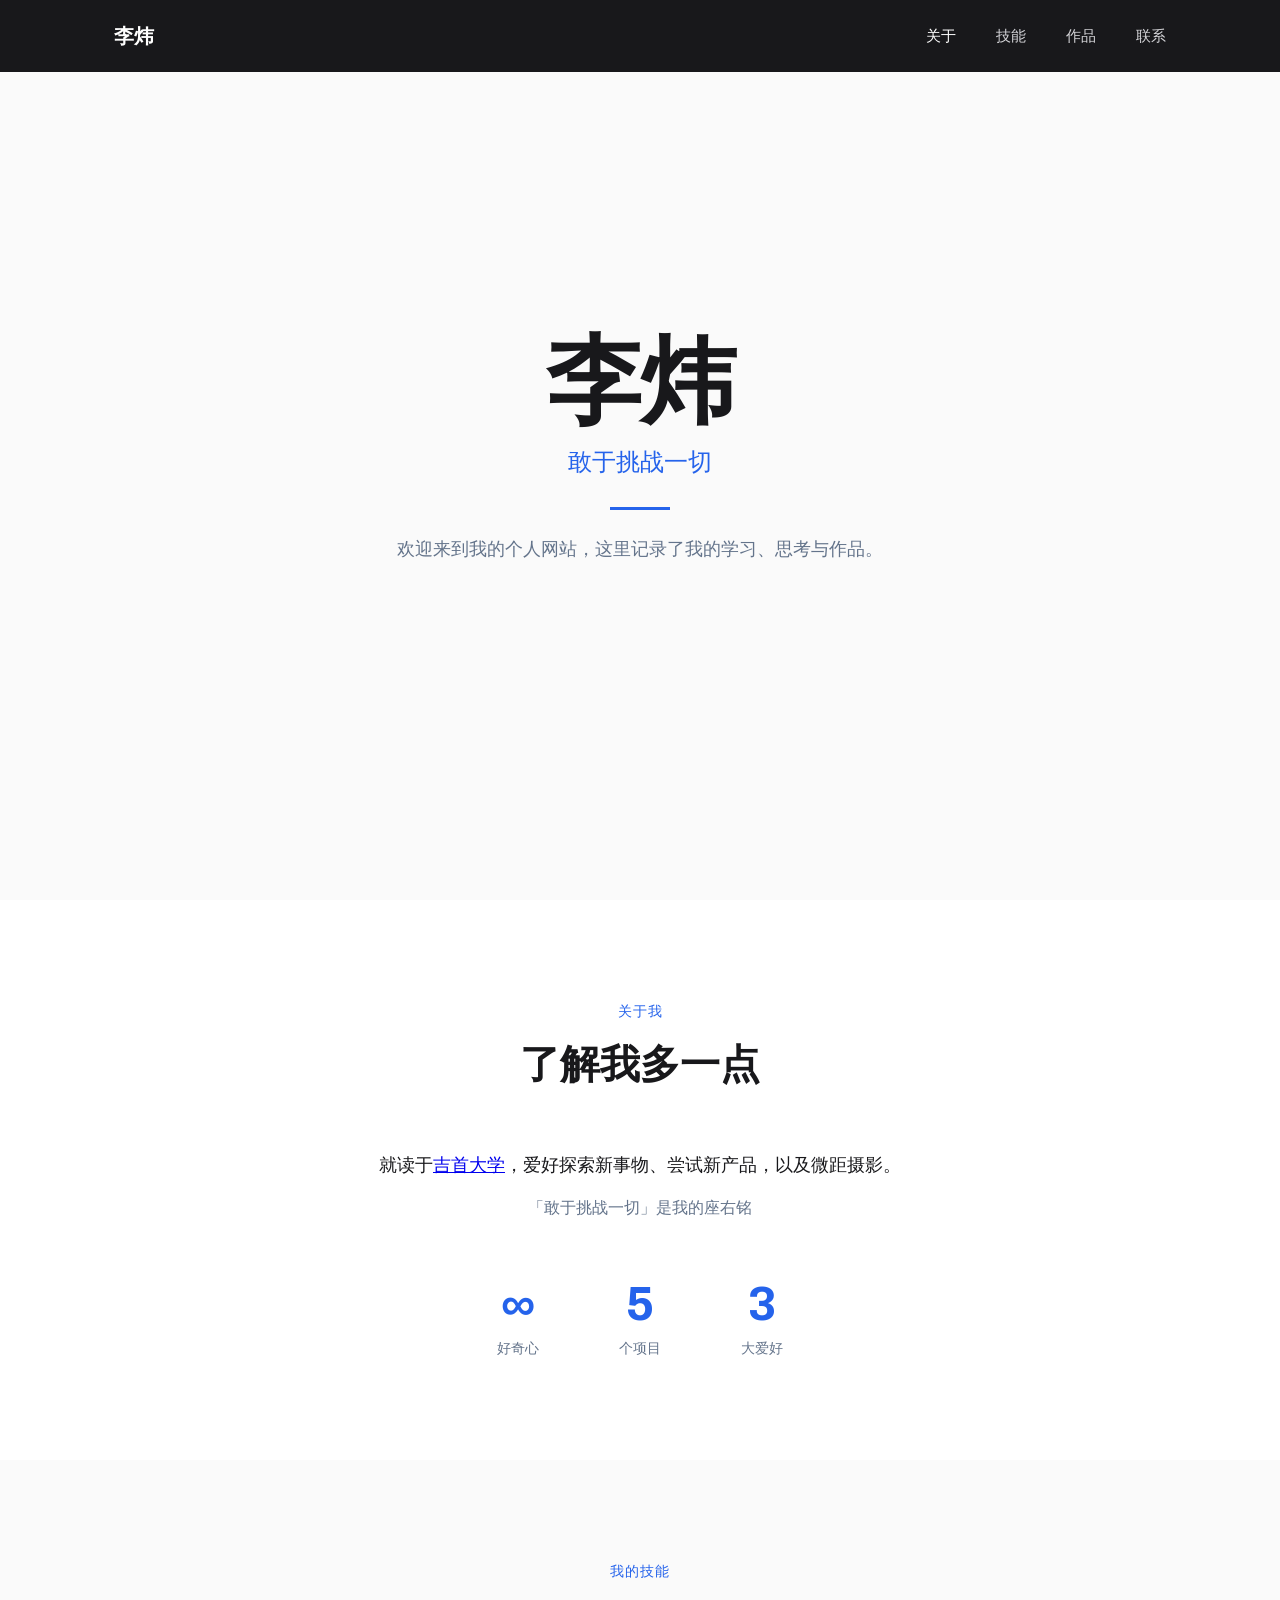
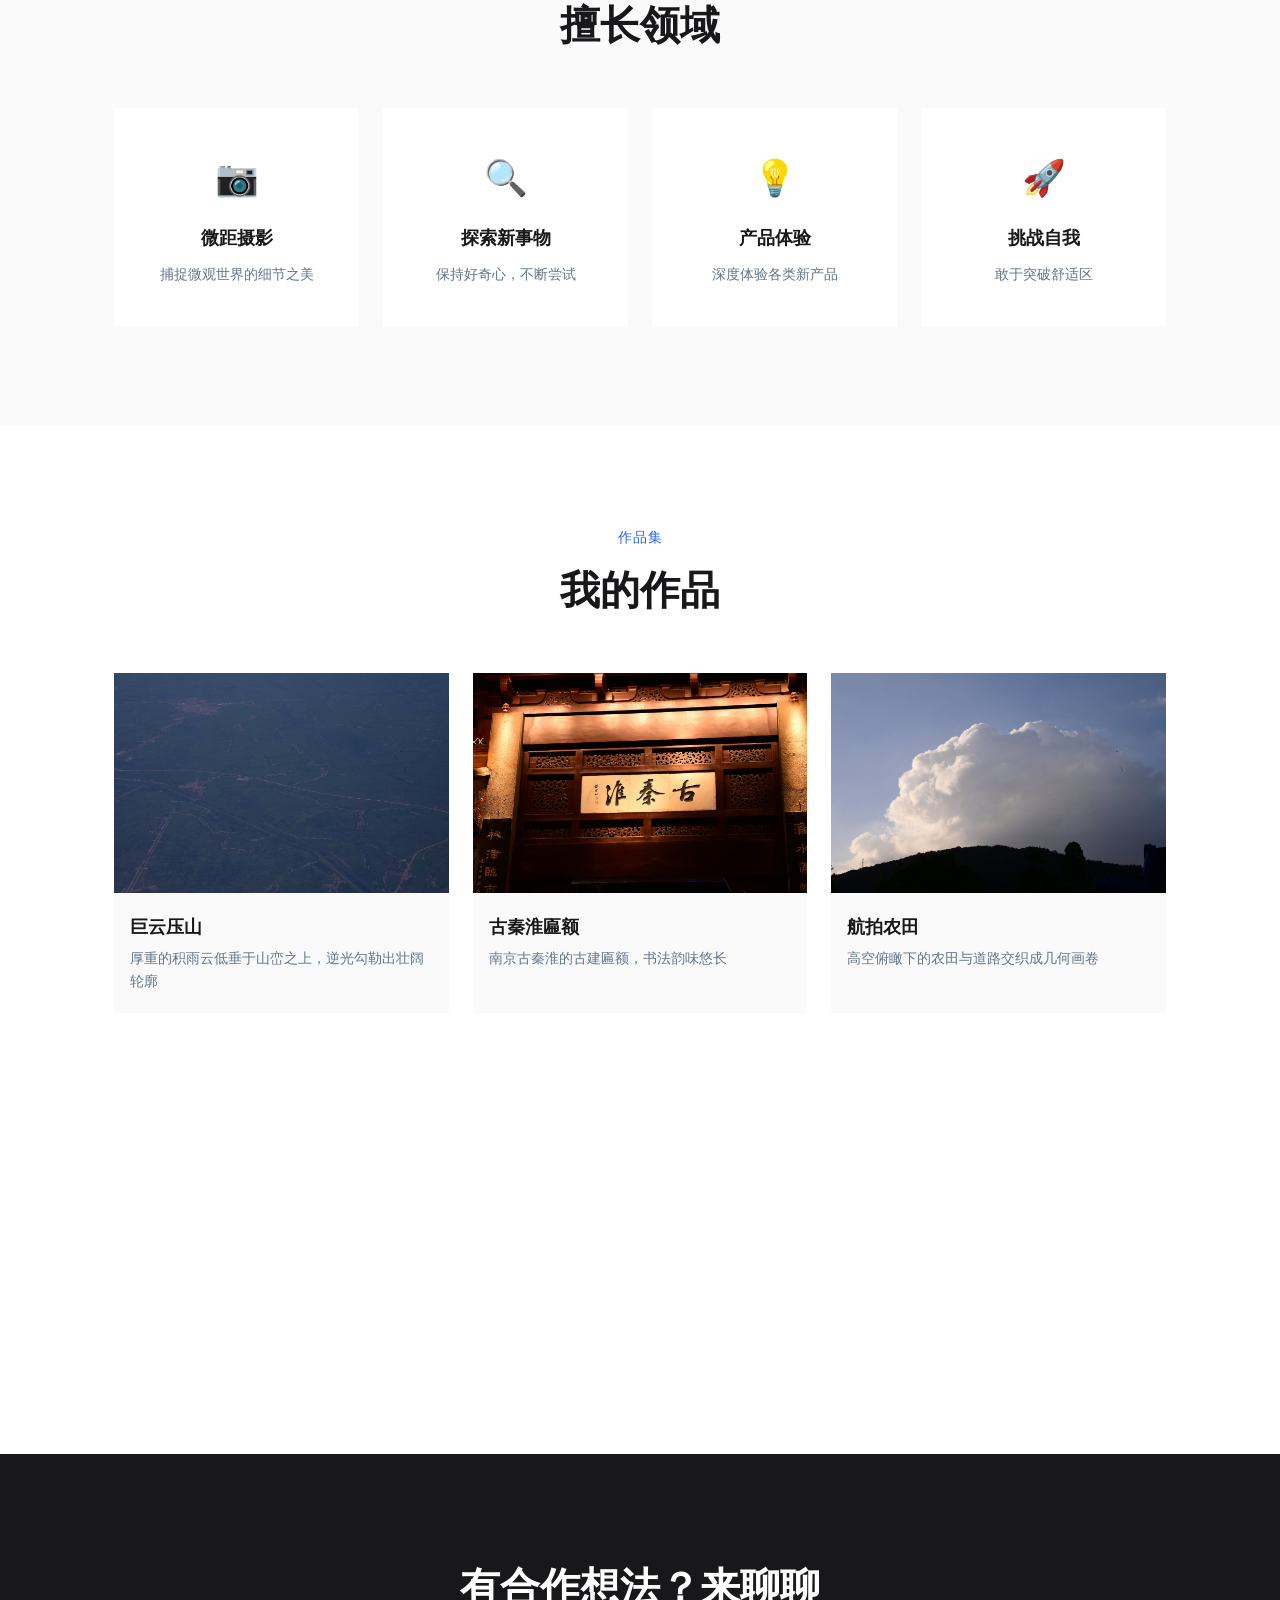
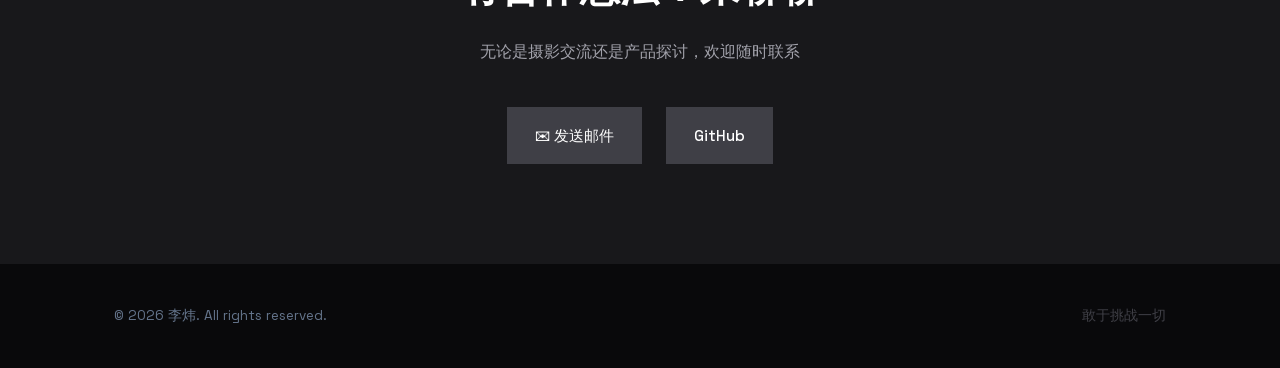
==== commit 17a0b37f: "Add files via upload" ====
--- a/index.html
+++ b/index.html
@@ -5,9 +5,7 @@
     <meta name="viewport" content="width=device-width, initial-scale=1.0">
     <meta name="description" content="李炜的个人网站 — 摄影、探索与创作。记录我的学习、思考与作品。">
     <title>李炜 | 个人网站</title>
-    <link rel="preconnect" href="https://fonts.googleapis.com">
-    <link rel="preconnect" href="https://fonts.gstatic.com" crossorigin>
-    <link href="https://fonts.googleapis.com/css2?family=Archivo:wght@700&family=Space+Grotesk:wght@400;500&display=swap" rel="stylesheet">
+    <link rel="stylesheet" href="css/fonts.css">
     <link rel="stylesheet" href="css/style.css">
 </head>
 <body>
--- a/css/fonts.css
+++ b/css/fonts.css
@@ -0,0 +1,32 @@
+/* 本地自托管字体 - 解决国内 Google Fonts 加载问题 */
+
+/* Archivo Bold 700 */
+@font-face {
+  font-family: 'Archivo';
+  font-style: normal;
+  font-weight: 700;
+  font-stretch: 100%;
+  font-display: swap;
+  src: url('../fonts/archivo-700.woff2') format('woff2');
+  unicode-range: U+0000-00FF, U+0131, U+0152-0153, U+02BB-02BC, U+02C6, U+02DA, U+02DC, U+0304, U+0308, U+0329, U+2000-206F, U+20AC, U+2122, U+2191, U+2193, U+2212, U+2215, U+FEFF, U+FFFD;
+}
+
+/* Space Grotesk Regular 400 */
+@font-face {
+  font-family: 'Space Grotesk';
+  font-style: normal;
+  font-weight: 400;
+  font-display: swap;
+  src: url('../fonts/space-grotesk-400.woff2') format('woff2');
+  unicode-range: U+0000-00FF, U+0131, U+0152-0153, U+02BB-02BC, U+02C6, U+02DA, U+02DC, U+0304, U+0308, U+0329, U+2000-206F, U+20AC, U+2122, U+2191, U+2193, U+2212, U+2215, U+FEFF, U+FFFD;
+}
+
+/* Space Grotesk Medium 500 (same variable font file) */
+@font-face {
+  font-family: 'Space Grotesk';
+  font-style: normal;
+  font-weight: 500;
+  font-display: swap;
+  src: url('../fonts/space-grotesk-400.woff2') format('woff2');
+  unicode-range: U+0000-00FF, U+0131, U+0152-0153, U+02BB-02BC, U+02C6, U+02DA, U+02DC, U+0304, U+0308, U+0329, U+2000-206F, U+20AC, U+2122, U+2191, U+2193, U+2212, U+2215, U+FEFF, U+FFFD;
+}
--- a/css/style.css
+++ b/css/style.css
@@ -31,7 +31,7 @@
 }
 
 .container {
-    max-width: 960px;
+    max-width: 1100px;
     margin: 0 auto;
     padding: 0 24px;
 }
